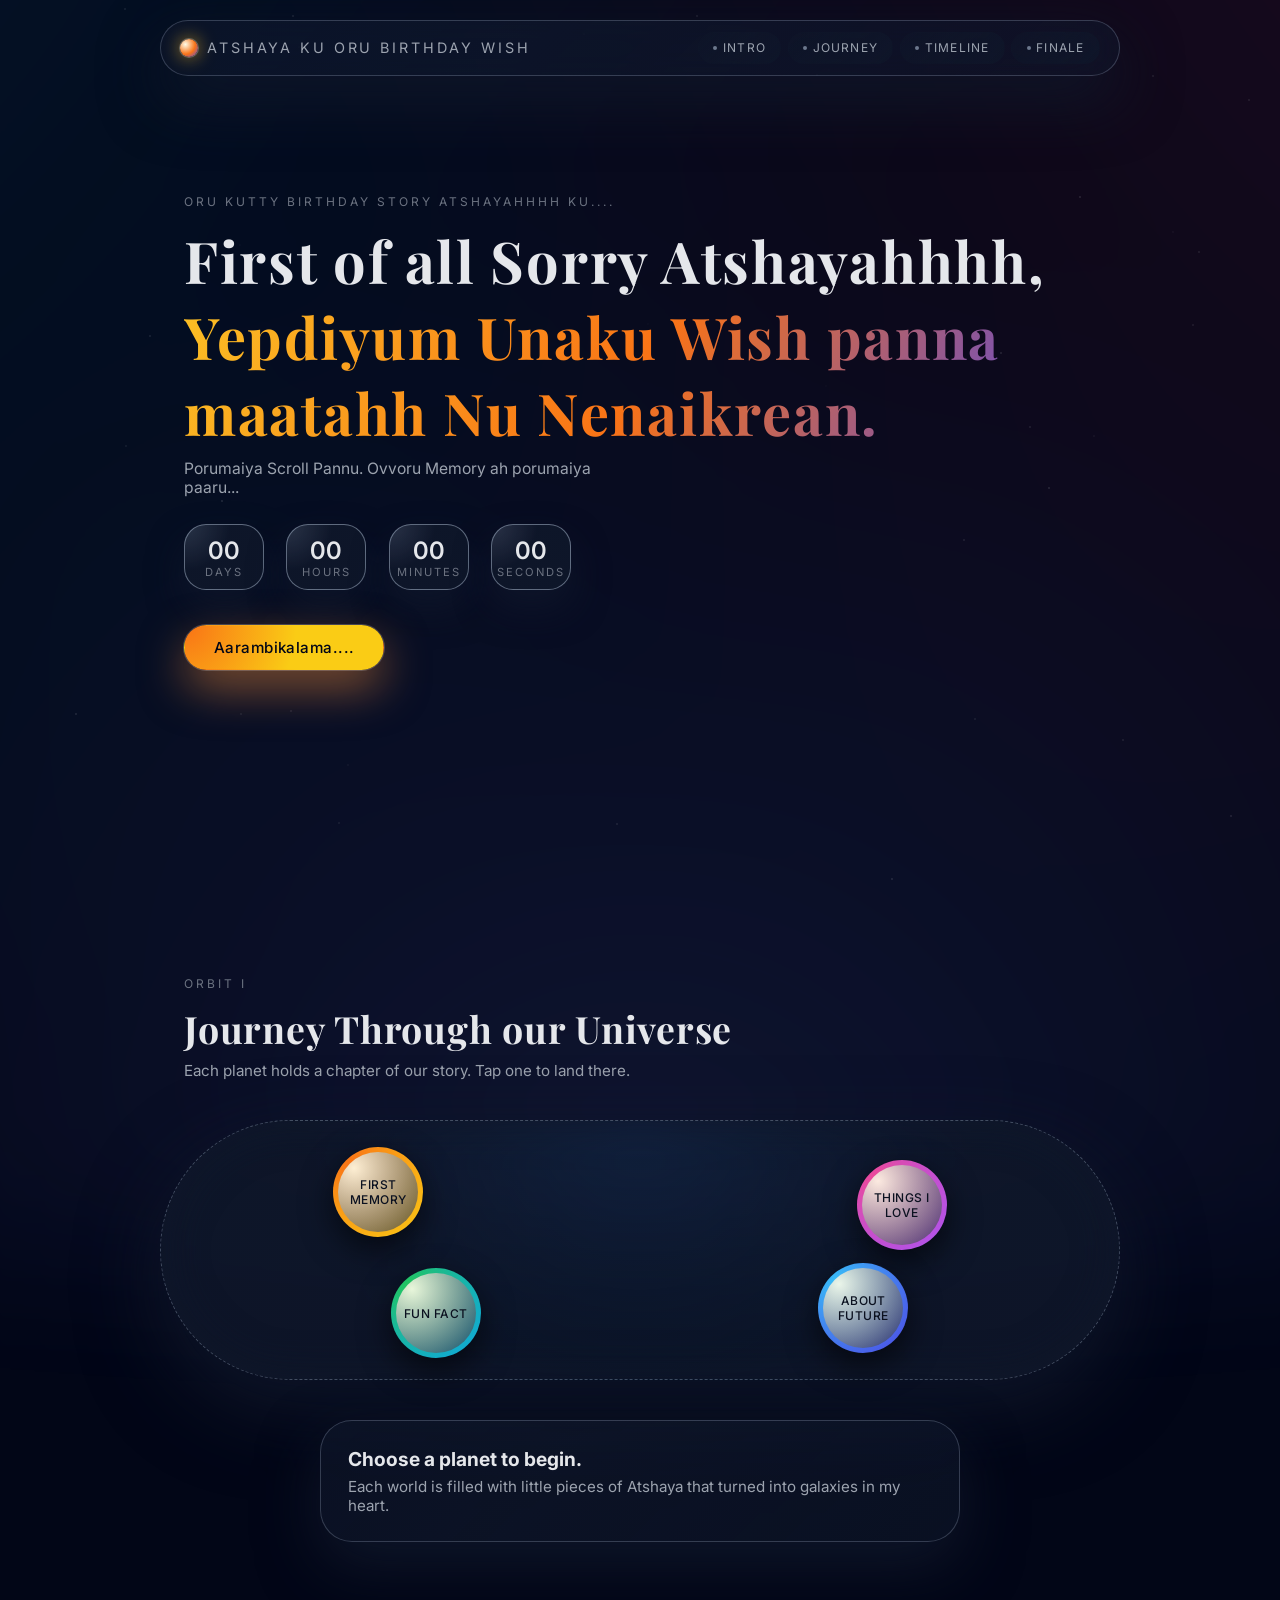
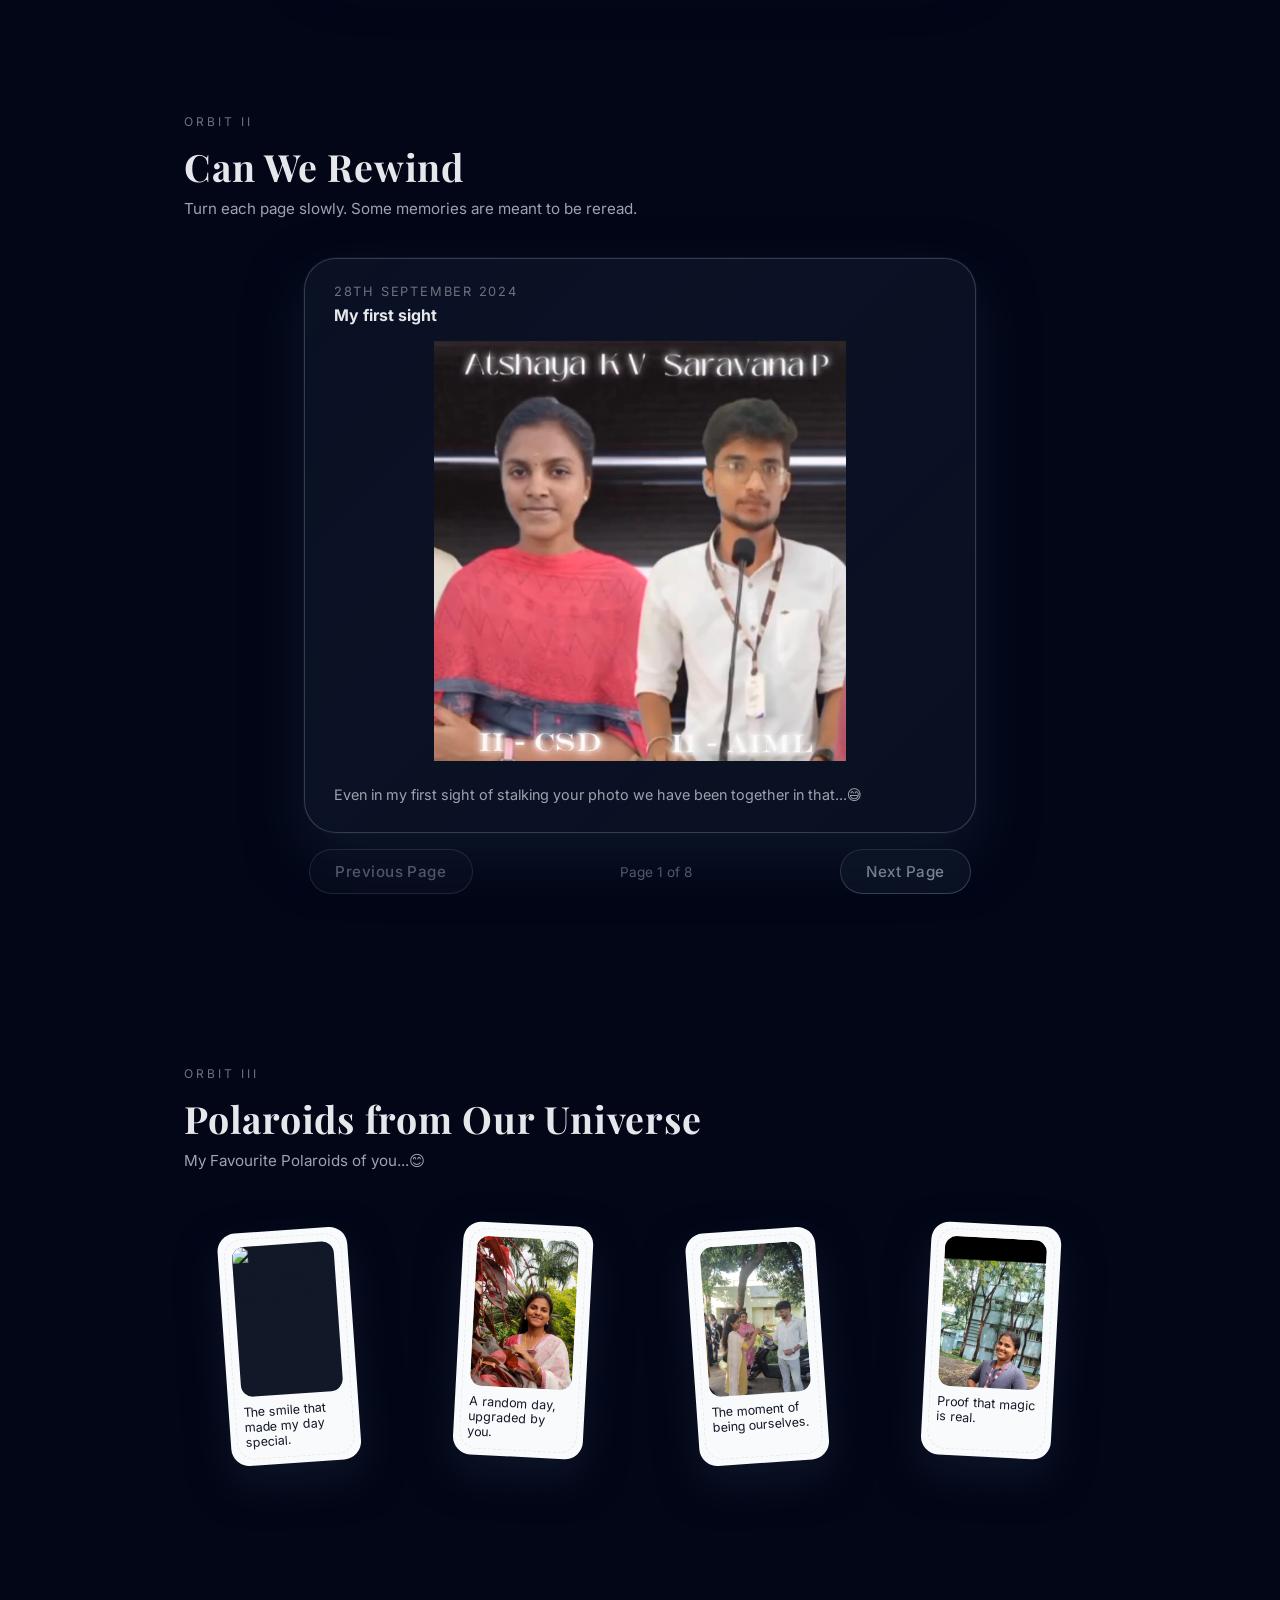
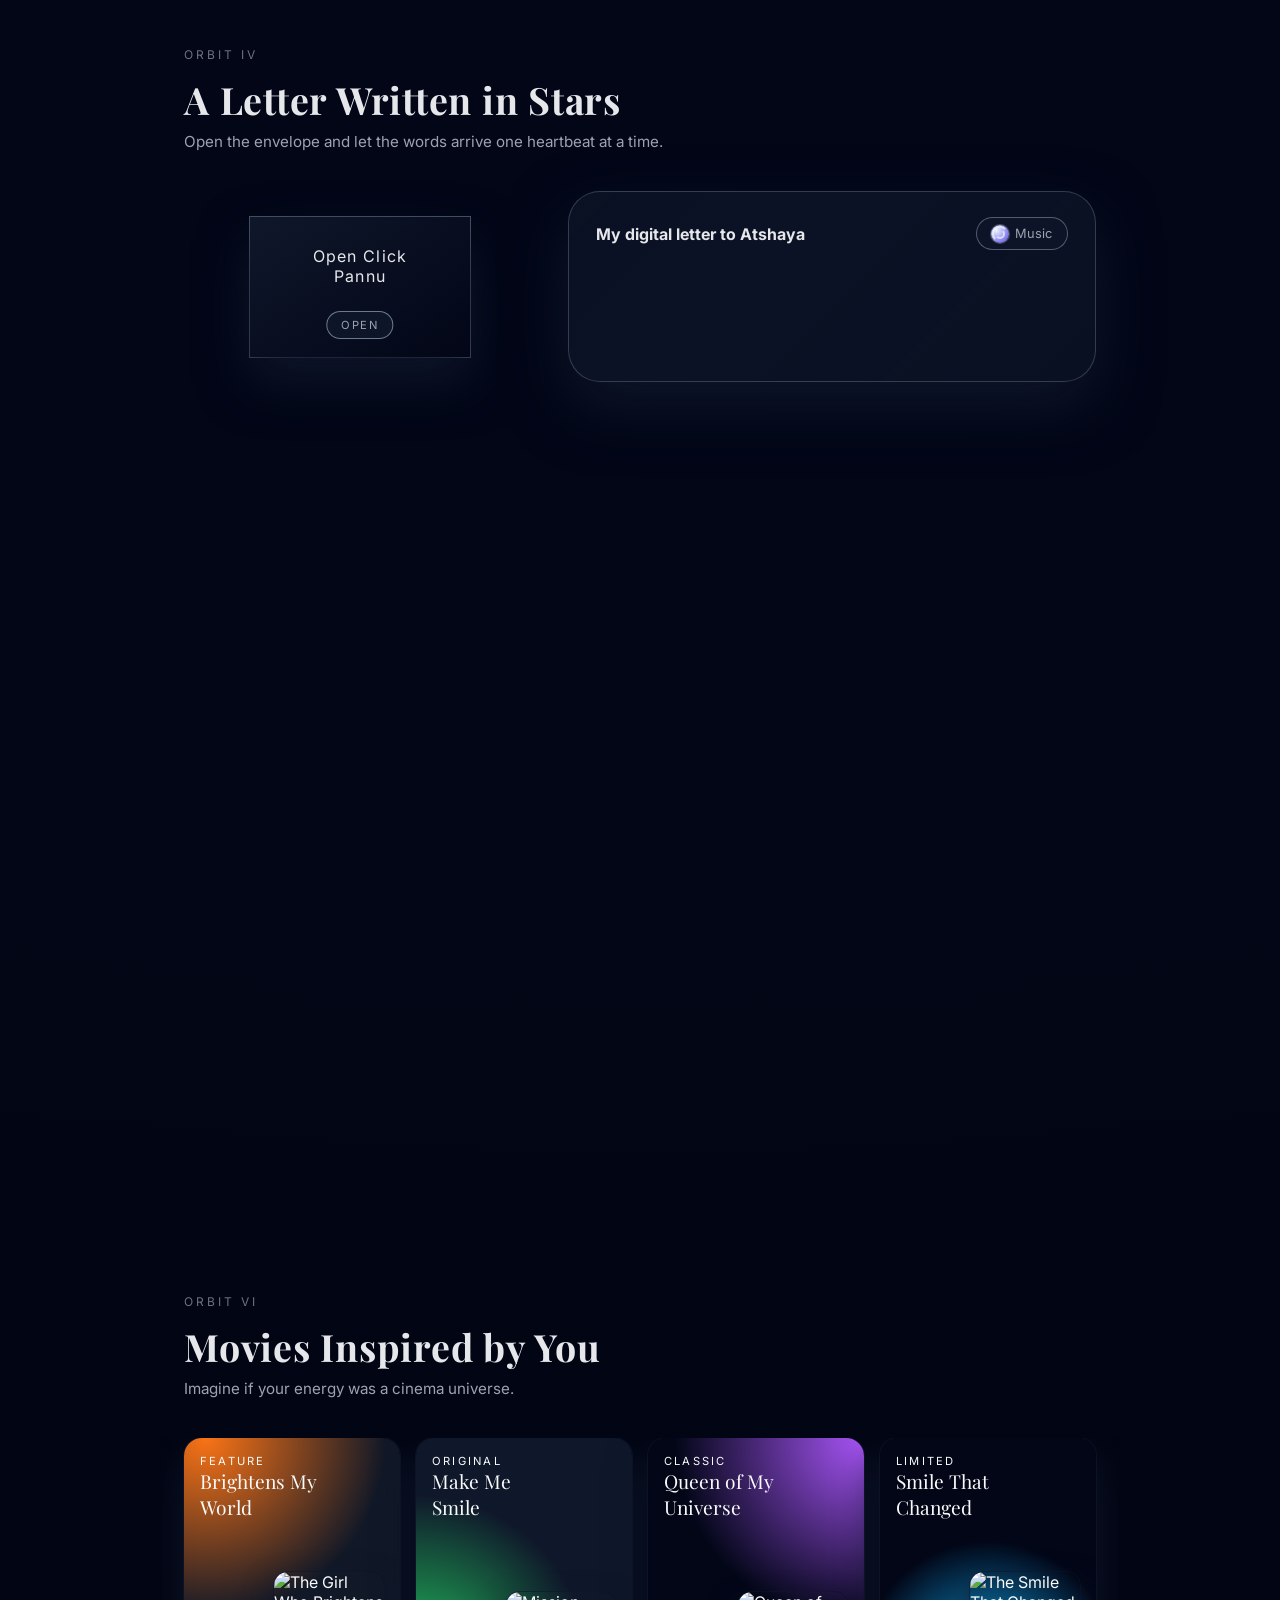
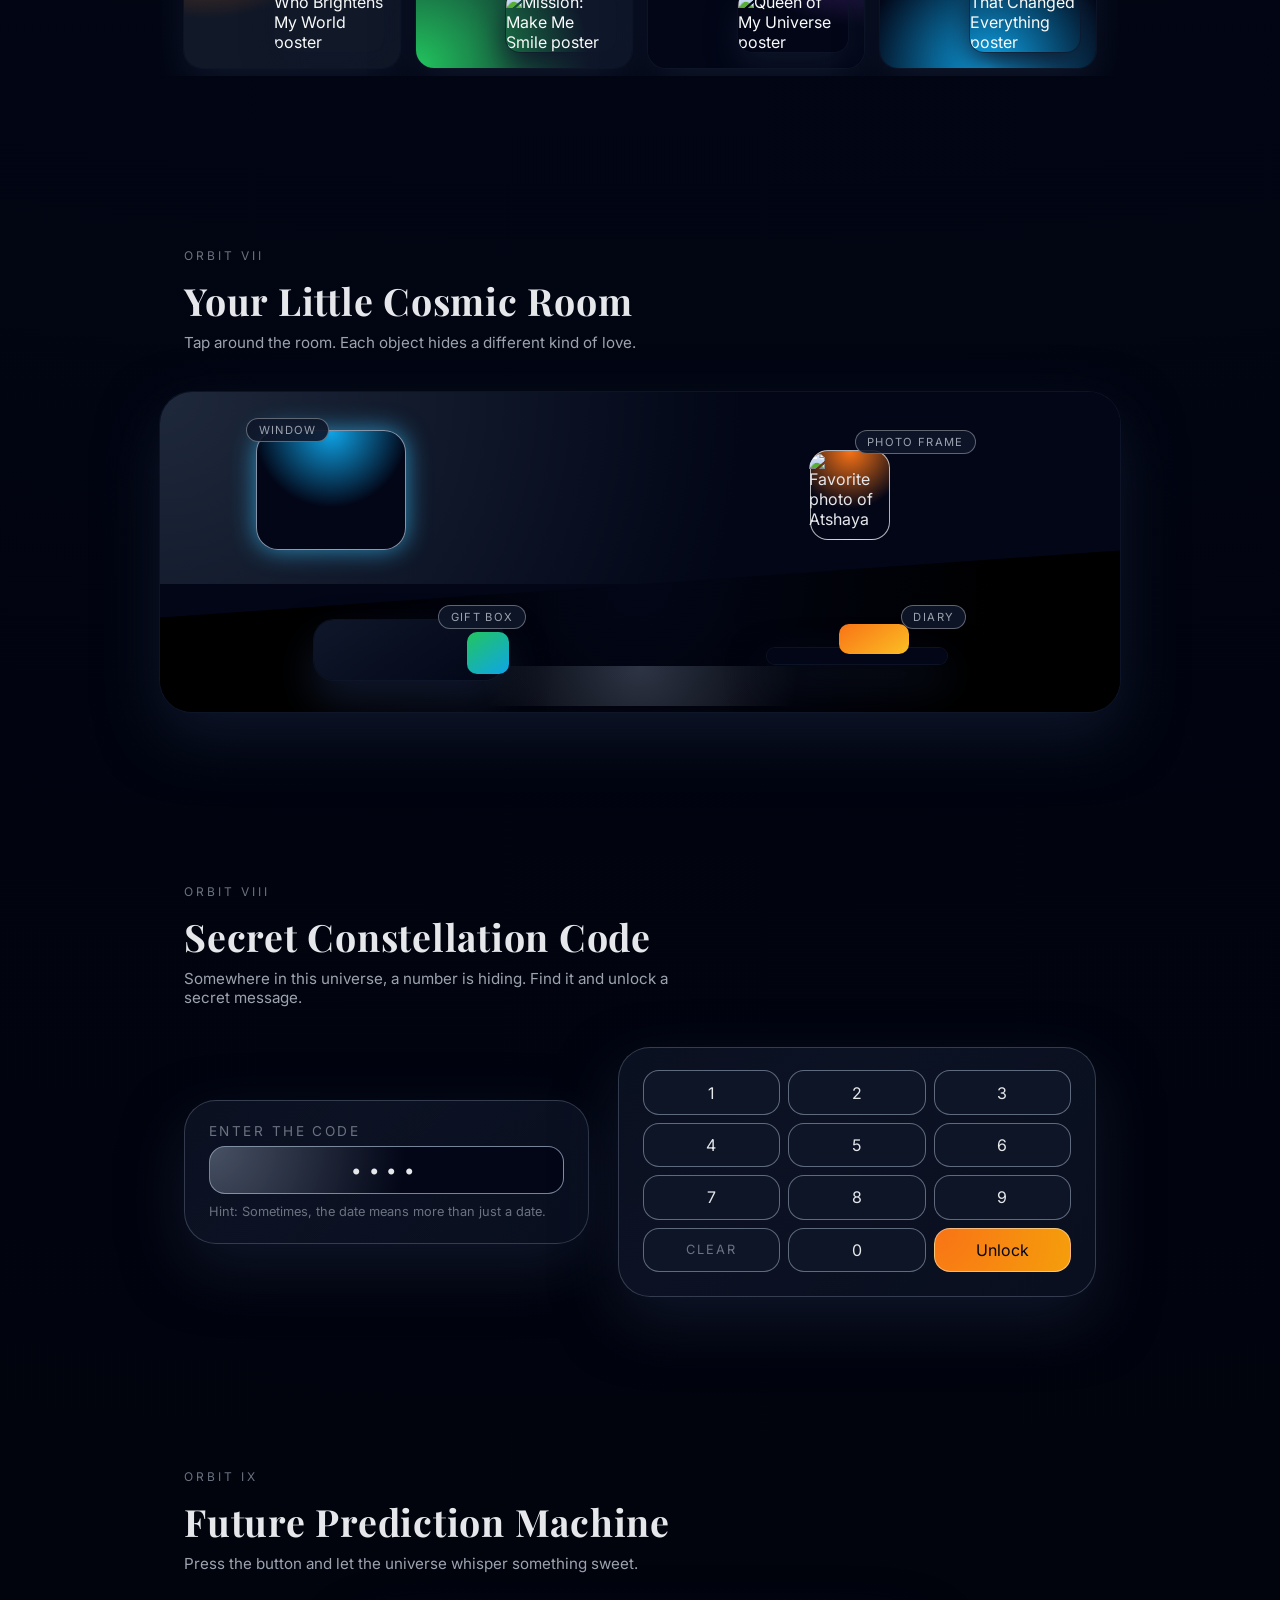
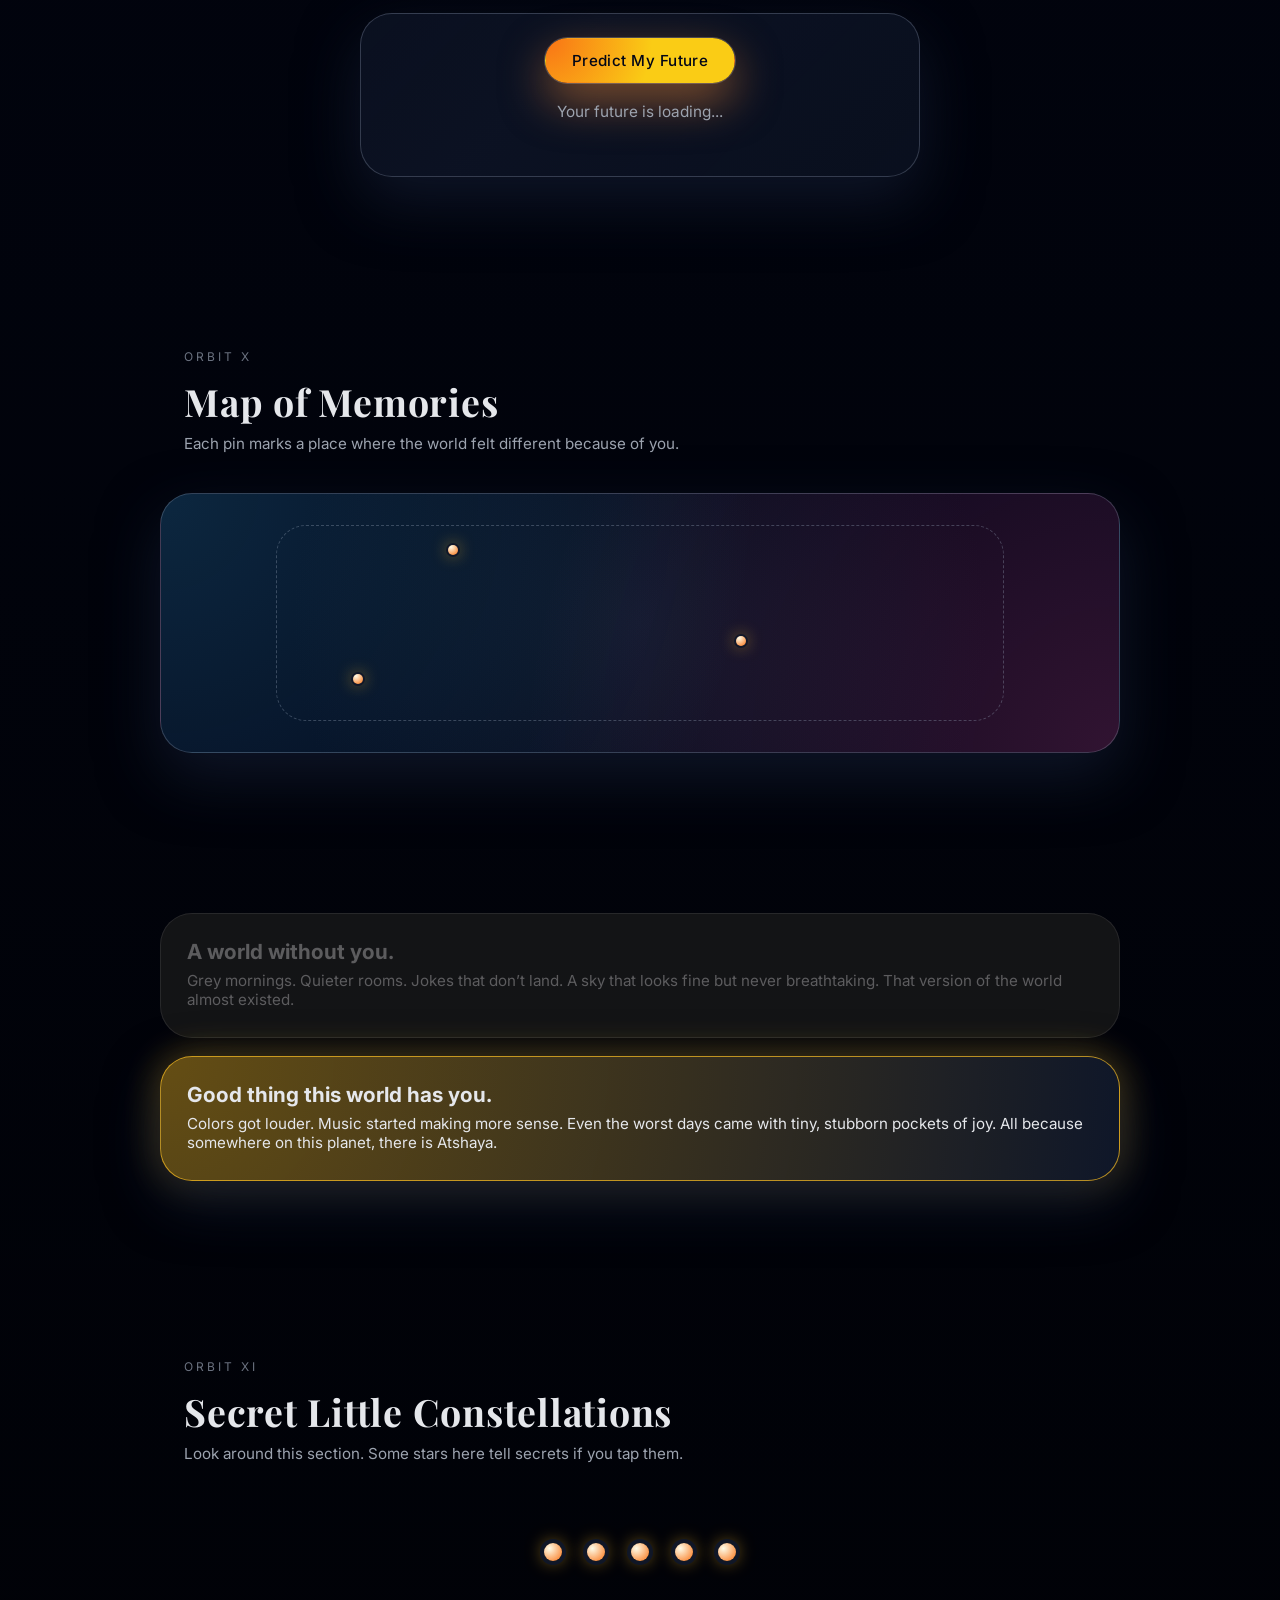
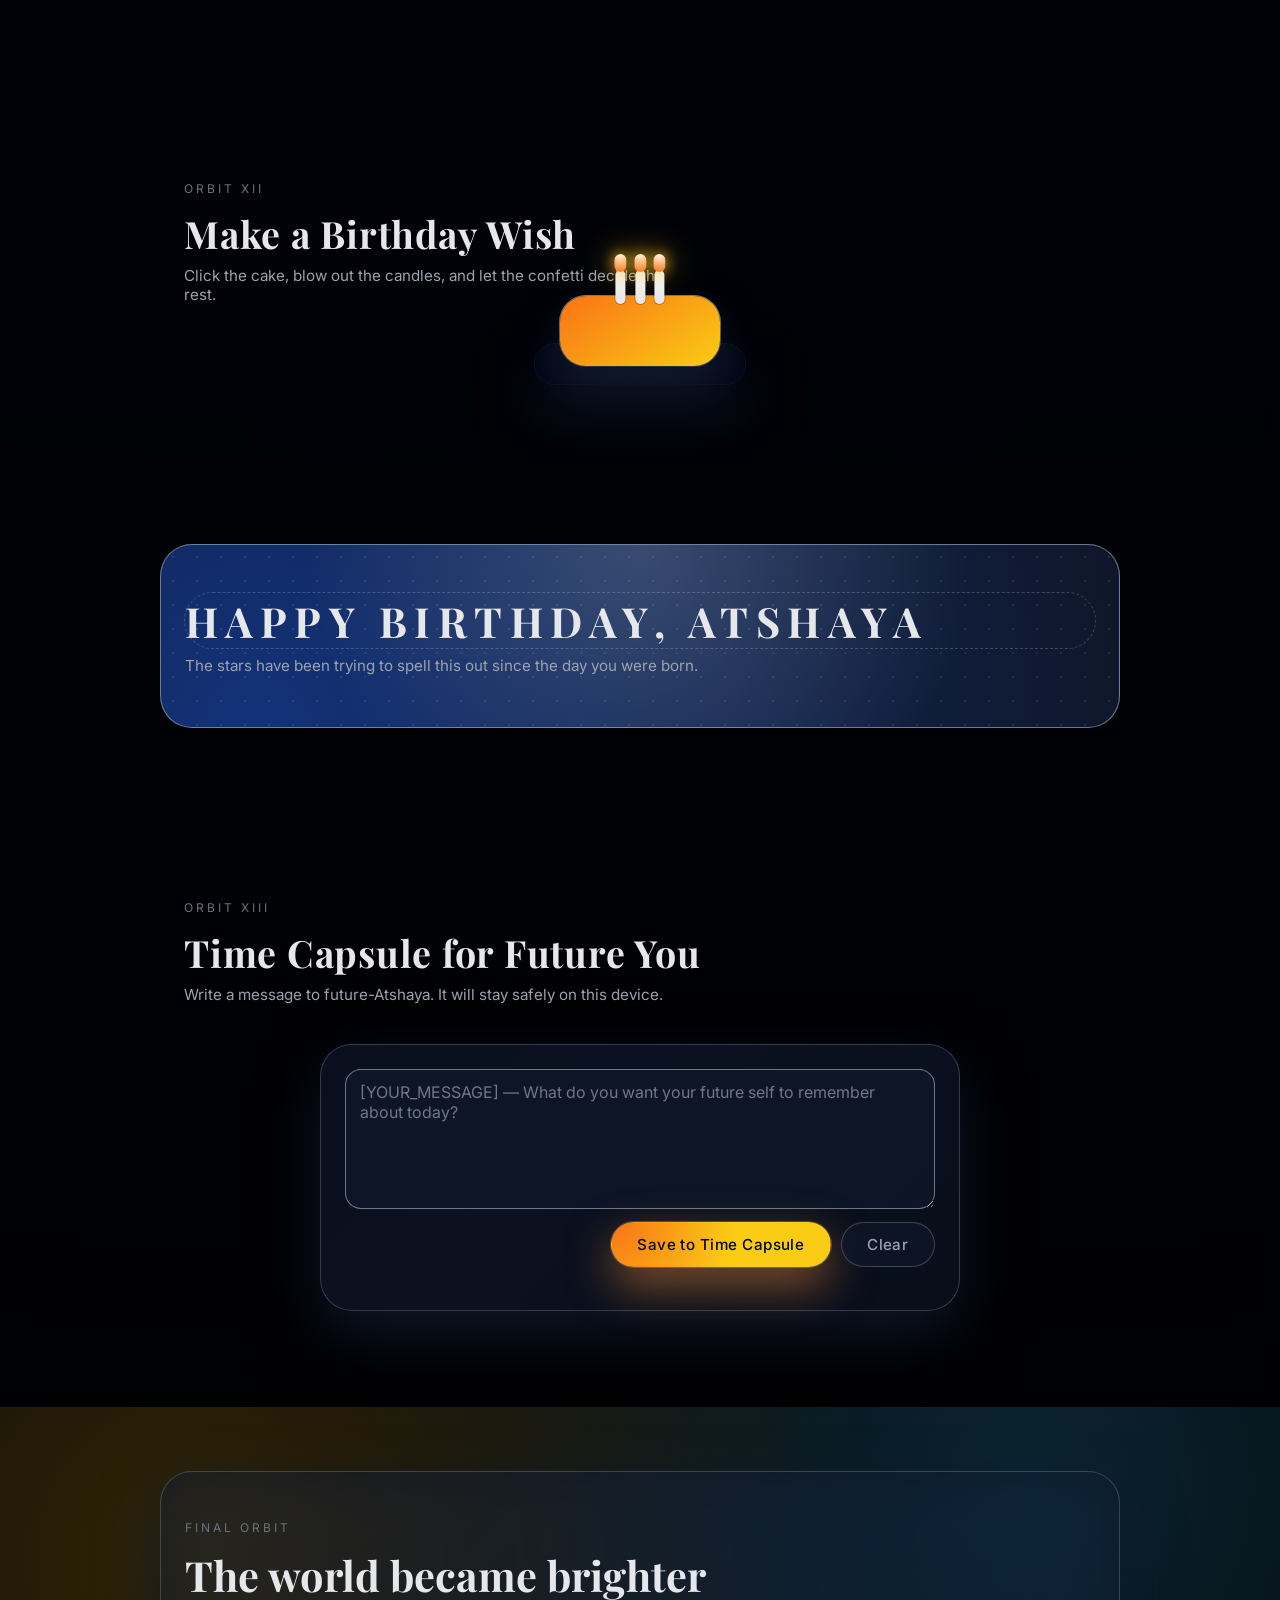
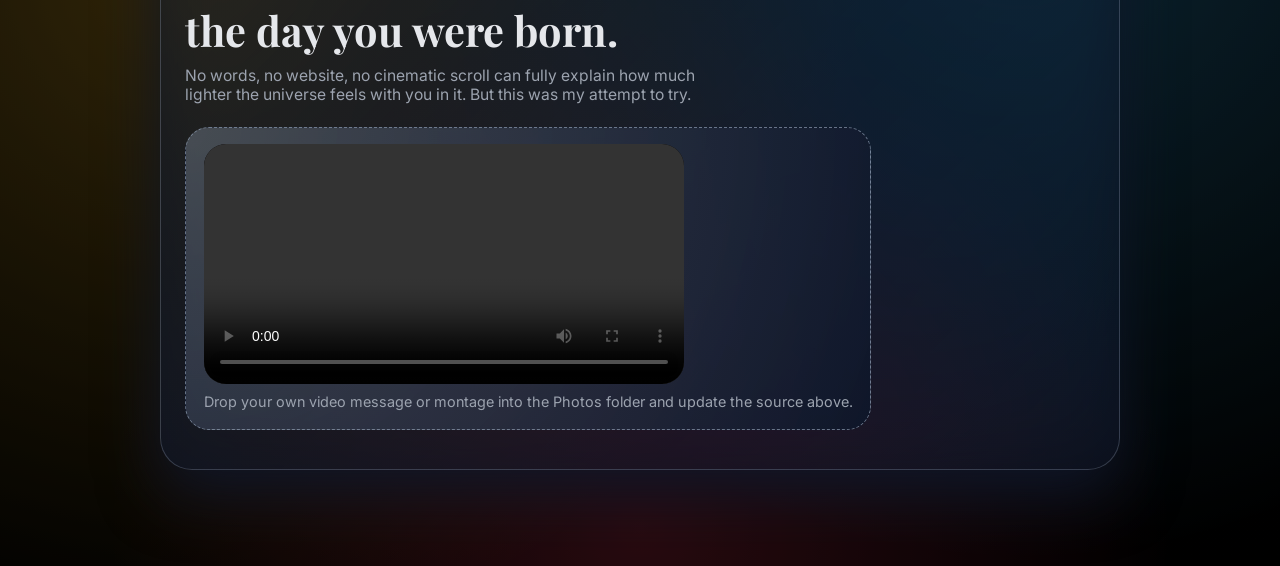
==== index.html @ 1b7e8035 "adjust root" ====
<!DOCTYPE html>
<html lang="en">
  <head>
    <meta charset="UTF-8" />
    <meta name="viewport" content="width=device-width, initial-scale=1.0" />
    <title>Atshaya | Birthday Journey</title>
    <link rel="stylesheet" href="styles.css" />
    <link rel="preconnect" href="https://fonts.googleapis.com" />
    <link rel="preconnect" href="https://fonts.gstatic.com" crossorigin />
    <link
      href="https://fonts.googleapis.com/css2?family=Inter:wght@300;400;500;600&family=Playfair+Display:wght@500;600&display=swap"
      rel="stylesheet"
    />
    <script
      src="https://cdnjs.cloudflare.com/ajax/libs/gsap/3.12.5/gsap.min.js"
      defer
    ></script>
    <script
      src="https://cdnjs.cloudflare.com/ajax/libs/gsap/3.12.5/ScrollTrigger.min.js"
      defer
    ></script>
  </head>
  <body class="main-page">
    <div class="gradient-backdrop"></div>
    <div class="starfield" id="mainStarfield"></div>

    <header class="top-nav glass-panel">
      <div class="brand">
        <span class="brand-mark"></span>
        <span class="brand-text">Atshaya ku oru Birthday Wish</span>
      </div>
      <nav class="nav-links">
        <button class="nav-link" data-scroll-to="#hero">Intro</button>
        <button class="nav-link" data-scroll-to="#journey">Journey</button>
        <button class="nav-link" data-scroll-to="#memories-timeline">
          Timeline
        </button>
        <button class="nav-link" data-scroll-to="#finale">Finale</button>
      </nav>
    </header>

    <main class="page-shell">
      <!-- 1. Cinematic landing -->
      <section id="hero" class="section hero-section">
        <div class="hero-content">
          <p class="eyebrow reveal">Oru Kutty Birthday Story Atshayahhhh ku....</p>
          <h1 class="hero-title reveal">
            First of all Sorry Atshayahhhh,  
            <span class="hero-gradient">Yepdiyum Unaku Wish panna maatahh Nu Nenaikrean.</span>
          </h1>
          <p class="hero-subtitle reveal">
            Porumaiya Scroll Pannu. Ovvoru Memory ah porumaiya paaru...
          </p>

          <div class="hero-countdown reveal">
            <div class="countdown-segment">
              <span id="days" class="countdown-number">00</span>
              <span class="countdown-label">Days</span>
            </div>
            <div class="countdown-segment">
              <span id="hours" class="countdown-number">00</span>
              <span class="countdown-label">Hours</span>
            </div>
            <div class="countdown-segment">
              <span id="minutes" class="countdown-number">00</span>
              <span class="countdown-label">Minutes</span>
            </div>
            <div class="countdown-segment">
              <span id="seconds" class="countdown-number">00</span>
              <span class="countdown-label">Seconds</span>
            </div>
          </div>

          <button
            class="btn primary-btn hero-cta reveal"
            data-scroll-to="#journey"
          >
            Aarambikalama....
          </button>
        </div>
      </section>

      <!-- 2. Journey through her universe -->
      <section id="journey" class="section journey-section">
        <div class="section-header">
          <p class="eyebrow reveal">Orbit I</p>
          <h2 class="section-title reveal">Journey Through our Universe</h2>
          <p class="section-subtitle reveal">
            Each planet holds a chapter of our story. Tap one to land there.
          </p>
        </div>

        <div class="planet-orbit">
          <button
            class="planet planet--memory reveal"
            data-planet="first-memory"
          >
            <span class="planet-label">First Memory</span>
          </button>
          <button
            class="planet planet--love reveal"
            data-planet="things-i-love"
          >
            <span class="planet-label">Things I Love</span>
          </button>
          <button
            class="planet planet--fun reveal"
            data-planet="fun-fact"
          >
            <span class="planet-label">Fun Fact</span>
          </button>
          <button
            class="planet planet--future reveal"
            data-planet="about-future"
          >
            <span class="planet-label">About Future</span>
          </button>
        </div>

        <article id="planetDetail" class="planet-detail glass-panel">
          <h3 class="planet-detail-title">Choose a planet to begin.</h3>
          <p class="planet-detail-body">
            Each world is filled with little pieces of Atshaya that turned
            into galaxies in my heart.
          </p>
        </article>
      </section>

      <!-- 3. Memory timeline -->
      <section id="memories-timeline" class="section timeline-section">
        <div class="section-header">
          <p class="eyebrow reveal">Orbit II</p>
          <h2 class="section-title reveal">Can We Rewind</h2>
          <p class="section-subtitle reveal">
            Turn each page slowly. Some memories are meant to be reread.
          </p>
        </div>

        <!-- Book-style memory pages are created dynamically in script.js -->
        <div id="timelineBook" class="timeline-book reveal">
          <article id="timelinePage" class="timeline-page glass-panel">
            <p id="timelinePageDate" class="timeline-date"></p>
            <h3 id="timelinePageTitle" class="timeline-title"></h3>
            <div id="timelinePageMedia" class="timeline-media"></div>
            <p id="timelinePageText" class="timeline-text"></p>
          </article>

          <div class="timeline-nav">
            <button
              id="timelinePrev"
              type="button"
              class="btn subtle-btn"
            >
              Previous Page
            </button>
            <span
              id="timelinePageIndicator"
              class="timeline-page-indicator"
            >
              Page 1 of 1
            </span>
            <button
              id="timelineNext"
              type="button"
              class="btn subtle-btn"
            >
              Next Page
            </button>
          </div>
        </div>
      </section>

      <!-- 4. Polaroid gallery -->
      <section id="polaroids" class="section polaroid-section">
        <div class="section-header">
          <p class="eyebrow reveal">Orbit III</p>
          <h2 class="section-title reveal">Polaroids from Our Universe</h2>
          <p class="section-subtitle reveal">
            My Favourite Polaroids of you...😊 
          </p>
        </div>

        <!-- Polaroid items are created dynamically based on galleryImages in script.js -->
        <div id="polaroidGrid" class="polaroid-grid"></div>
      </section>

      <!-- 5. Digital letter -->
      <section id="digital-letter" class="section letter-section">
        <div class="section-header">
          <p class="eyebrow reveal">Orbit IV</p>
          <h2 class="section-title reveal">A Letter Written in Stars</h2>
          <p class="section-subtitle reveal">
            Open the envelope and let the words arrive one heartbeat at a time.
          </p>
        </div>

        <div class="letter-layout">
          <div class="envelope-wrapper reveal">
            <button id="openLetter" class="envelope" aria-label="Open letter">
              <div class="envelope-front"></div>
              <div class="envelope-back"></div>
            
              <span class="envelope-label">Open Click Pannu</span>
              <span class="envelope-seal">Open</span>
            </button>
          </div>

          <article class="letter-card glass-panel reveal">
            <header class="letter-header">
              <h3>My digital letter to Atshaya</h3>
              <button id="toggleMusic" class="icon-btn" type="button">
                <span class="icon icon-music"></span>
                <span class="icon-label">Music</span>
              </button>
            </header>
            <p id="letterText" class="letter-body"></p>
          </article>
        </div>
      </section>

      <!-- 6. Reasons grid -->
      <section id="reasons" class="section reasons-section">
        <div class="section-header">
          <p class="eyebrow reveal">Orbit V</p>
          <h2 class="section-title reveal">10 Reasons You Are Amazing</h2>
          <p class="section-subtitle reveal">
            Tap a card and let each reason glow.
          </p>
        </div>

        <div class="reason-grid">
          <!-- Cards are populated and animated via CSS & JS, but content is easy to change here -->
          <button class="reason-card reveal" data-reason-index="1">
            <span class="reason-number">01</span>
            <span class="reason-title">Your smile</span>
            <span class="reason-message">
              It turns ordinary rooms into constellations.
            </span>
          </button>
          <button class="reason-card reveal" data-reason-index="2">
            <span class="reason-number">02</span>
            <span class="reason-title">Your kindness</span>
            <span class="reason-message">
              You make people feel like they&rsquo;re allowed to be soft.
            </span>
          </button>
          <button class="reason-card reveal" data-reason-index="3">
            <span class="reason-number">03</span>
            <span class="reason-title">Your chaos</span>
            <span class="reason-message">
              Life is better a little unplanned, exactly like you.
            </span>
          </button>
          <button class="reason-card reveal" data-reason-index="4">
            <span class="reason-number">04</span>
            <span class="reason-title">Your brain</span>
            <span class="reason-message">
              The way you think about the smallest things is art.
            </span>
          </button>
          <button class="reason-card reveal" data-reason-index="5">
            <span class="reason-number">05</span>
            <span class="reason-title">Your heart</span>
            <span class="reason-message">
              You care too much, and that&rsquo;s your superpower.
            </span>
          </button>
          <button class="reason-card reveal" data-reason-index="6">
            <span class="reason-number">06</span>
            <span class="reason-title">Your courage</span>
            <span class="reason-message">
              You survive every bad day and still choose to shine.
            </span>
          </button>
          <button class="reason-card reveal" data-reason-index="7">
            <span class="reason-number">07</span>
            <span class="reason-title">Your weirdness</span>
            <span class="reason-message">
              You make nonsense feel like home.
            </span>
          </button>
          <button class="reason-card reveal" data-reason-index="8">
            <span class="reason-number">08</span>
            <span class="reason-title">Your presence</span>
            <span class="reason-message">
              Any place with you stops being &ldquo;just a place.&rdquo;
            </span>
          </button>
          <button class="reason-card reveal" data-reason-index="9">
            <span class="reason-number">09</span>
            <span class="reason-title">Your future</span>
            <span class="reason-message">
              The world hasn&rsquo;t even seen your best chapters yet.
            </span>
          </button>
          <button class="reason-card reveal" data-reason-index="10">
            <span class="reason-number">10</span>
            <span class="reason-title">You, simply</span>
            <span class="reason-message">
              Existing as Atshaya is already enough.
            </span>
          </button>
        </div>
      </section>

      <!-- 7. Netflix-style movies -->
      <section id="movies" class="section movies-section">
        <div class="section-header">
          <p class="eyebrow reveal">Orbit VI</p>
          <h2 class="section-title reveal">Movies Inspired by You</h2>
          <p class="section-subtitle reveal">
            Imagine if your energy was a cinema universe.
          </p>
        </div>

        <div class="movie-row reveal">
          <article
            class="movie-poster"
            data-movie-title="The Girl Who Brightens My World"
            data-movie-message="[YOUR_MESSAGE] &mdash; Write how Atshaya turns your worst days into soft ones."
            data-movie-image="Photos/1770567693435.png"
          >
            <div class="movie-art movie-art--one">
              <span class="movie-tag">Feature</span>
              <span class="movie-title-short">Brightens My World</span>
              <!-- Replace with any image inside /Photos -->
              <img
                src="Photos/1770567693435.png"
                alt="The Girl Who Brightens My World poster"
                loading="lazy"
                class="movie-art-image"
              />
            </div>
          </article>

          <article
            class="movie-poster"
            data-movie-title="Mission: Make Me Smile"
            data-movie-message="[YOUR_MESSAGE] &mdash; Describe the small things she does that feel like missions completed."
            data-movie-image="Photos/1770567693435.png"
          >
            <div class="movie-art movie-art--two">
              <span class="movie-tag">Original</span>
              <span class="movie-title-short">Make Me Smile</span>
              <!-- Replace with any image inside /Photos -->
              <img
                src="Photos/1770567693435.png"
                alt="Mission: Make Me Smile poster"
                loading="lazy"
                class="movie-art-image"
              />
            </div>
          </article>

          <article
            class="movie-poster"
            data-movie-title="Queen of My Universe"
            data-movie-message="[YOUR_MESSAGE] &mdash; Tell her how she became the main character of your galaxy."
            data-movie-image="Photos/1770567693435.png"
          >
            <div class="movie-art movie-art--three">
              <span class="movie-tag">Classic</span>
              <span class="movie-title-short">Queen of My Universe</span>
              <!-- Replace with any image inside /Photos -->
              <img
                src="Photos/1770567693435.png"
                alt="Queen of My Universe poster"
                loading="lazy"
                class="movie-art-image"
              />
            </div>
          </article>

          <article
            class="movie-poster"
            data-movie-title="The Smile That Changed Everything"
            data-movie-message="[YOUR_MESSAGE] &mdash; Share the exact moment her smile rewrote your story."
            data-movie-image="Photos/1770567693435.png"
          >
            <div class="movie-art movie-art--four">
              <span class="movie-tag">Limited</span>
              <span class="movie-title-short">Smile That Changed</span>
              <!-- Replace with any image inside /Photos -->
              <img
                src="Photos/1770567693435.png"
                alt="The Smile That Changed Everything poster"
                loading="lazy"
                class="movie-art-image"
              />
            </div>
          </article>
        </div>
      </section>

      <!-- 8. Virtual room exploration -->
      <section id="room" class="section room-section">
        <div class="section-header">
          <p class="eyebrow reveal">Orbit VII</p>
          <h2 class="section-title reveal">Your Little Cosmic Room</h2>
          <p class="section-subtitle reveal">
            Tap around the room. Each object hides a different kind of love.
          </p>
        </div>

        <div class="room-scene reveal">
          <div class="room-wall"></div>
          <div class="room-floor"></div>
          <div class="room-window"></div>
          <div class="room-bed"></div>
          <div class="room-desk"></div>
          <div class="room-rug"></div>
          <div class="room-frame"></div>
          <!-- Replace with any image inside /Photos -->
          <img
            class="room-frame-photo"
            src="Photos/1770567693435.png"
            alt="Favorite photo of Atshaya"
            loading="lazy"
          />
          <div class="room-diary"></div>
          <div class="room-gift"></div>

          <button
            class="room-hotspot hotspot-frame"
            data-room-action="open-polaroids"
          >
            Photo Frame
          </button>
          <button
            class="room-hotspot hotspot-diary"
            data-room-action="open-letter"
          >
            Diary
          </button>
          <button
            class="room-hotspot hotspot-gift"
            data-room-action="open-surprise"
          >
            Gift Box
          </button>
          <button
            class="room-hotspot hotspot-window"
            data-room-action="open-future"
          >
            Window
          </button>
        </div>
      </section>

      <!-- 9. Secret puzzle -->
      <section id="secret-puzzle" class="section puzzle-section">
        <div class="section-header">
          <p class="eyebrow reveal">Orbit VIII</p>
          <h2 class="section-title reveal">Secret Constellation Code</h2>
          <p class="section-subtitle reveal">
            Somewhere in this universe, a number is hiding. Find it and unlock
            a secret message.
          </p>
        </div>

        <div class="puzzle-layout reveal">
          <div class="puzzle-display glass-panel">
            <p class="puzzle-label">Enter the code</p>
            <div id="puzzleScreen" class="puzzle-screen">••••</div>
            <p id="puzzleHint" class="puzzle-hint">
              Hint: Sometimes, the date means more than just a date.
            </p>
          </div>

          <div class="puzzle-keypad glass-panel">
            <div class="keypad-grid">
              <button class="keypad-key" data-key="1">1</button>
              <button class="keypad-key" data-key="2">2</button>
              <button class="keypad-key" data-key="3">3</button>
              <button class="keypad-key" data-key="4">4</button>
              <button class="keypad-key" data-key="5">5</button>
              <button class="keypad-key" data-key="6">6</button>
              <button class="keypad-key" data-key="7">7</button>
              <button class="keypad-key" data-key="8">8</button>
              <button class="keypad-key" data-key="9">9</button>
              <button class="keypad-key keypad-key--secondary" data-key="clear">
                Clear
              </button>
              <button class="keypad-key" data-key="0">0</button>
              <button class="keypad-key keypad-key--accent" data-key="enter">
                Unlock
              </button>
            </div>
          </div>
        </div>
      </section>

      <!-- 10. Future prediction machine -->
      <section id="future" class="section prediction-section">
        <div class="section-header">
          <p class="eyebrow reveal">Orbit IX</p>
          <h2 class="section-title reveal">Future Prediction Machine</h2>
          <p class="section-subtitle reveal">
            Press the button and let the universe whisper something sweet.
          </p>
        </div>

        <div class="prediction-machine reveal glass-panel">
          <button id="predictButton" class="btn primary-btn">
            Predict My Future
          </button>
          <p id="predictionOutput" class="prediction-output">
            Your future is loading...
          </p>
        </div>
      </section>

      <!-- 11. Map of memories -->
      <section id="map" class="section map-section">
        <div class="section-header">
          <p class="eyebrow reveal">Orbit X</p>
          <h2 class="section-title reveal">Map of Memories</h2>
          <p class="section-subtitle reveal">
            Each pin marks a place where the world felt different because of
            you.
          </p>
        </div>

        <!-- Memory pins (with optional images from /Photos) are created dynamically in script.js -->
        <div id="memoryMap" class="memory-map reveal glass-panel"></div>
      </section>

      <!-- 12. What if you never existed -->
      <section id="what-if" class="section what-if-section">
        <div class="world world--before reveal">
          <h2 class="world-title">A world without you.</h2>
          <p class="world-text">
            Grey mornings. Quieter rooms. Jokes that don&rsquo;t land. A sky
            that looks fine but never breathtaking. That version of the world
            almost existed.
          </p>
        </div>

        <div class="world world--after reveal">
          <h2 class="world-title">Good thing this world has you.</h2>
          <p class="world-text">
            Colors got louder. Music started making more sense. Even the worst
            days came with tiny, stubborn pockets of joy. All because somewhere
            on this planet, there is Atshaya.
          </p>
        </div>
      </section>

      <!-- 13. Hidden easter eggs (sprinkled stars) -->
      <section id="easter-eggs" class="section easter-section">
        <div class="section-header">
          <p class="eyebrow reveal">Orbit XI</p>
          <h2 class="section-title reveal">Secret Little Constellations</h2>
          <p class="section-subtitle reveal">
            Look around this section. Some stars here tell secrets if you tap
            them.
          </p>
        </div>

        <div class="easter-sky reveal">
          <button class="easter-egg" aria-label="Secret star"></button>
          <button class="easter-egg" aria-label="Secret star"></button>
          <button class="easter-egg" aria-label="Secret star"></button>
          <button class="easter-egg" aria-label="Secret star"></button>
          <button class="easter-egg" aria-label="Secret star"></button>
        </div>
      </section>

      <!-- 14. Interactive birthday cake -->
      <section id="cake" class="section cake-section">
        <div class="section-header">
          <p class="eyebrow reveal">Orbit XII</p>
          <h2 class="section-title reveal">Make a Birthday Wish</h2>
          <p class="section-subtitle reveal">
            Click the cake, blow out the candles, and let the confetti decide
            the rest.
          </p>
        </div>

        <div class="cake-wrapper reveal">
          <button id="birthdayCake" class="cake" aria-label="Blow candles">
            <div class="cake-plate"></div>
            <div class="cake-body"></div>
            <div class="candle-row">
              <div class="candle">
                <span class="flame"></span>
              </div>
              <div class="candle">
                <span class="flame"></span>
              </div>
              <div class="candle">
                <span class="flame"></span>
              </div>
            </div>
          </button>
        </div>
      </section>

      <!-- 15. Night sky message -->
      <section id="night-sky" class="section night-section">
        <div class="night-sky-wrapper reveal">
          <div class="night-stars"></div>
          <h2 class="night-message">Happy Birthday, Atshaya</h2>
          <p class="night-subtitle">
            The stars have been trying to spell this out since the day you were
            born.
          </p>
        </div>
      </section>

      <!-- 16. Time capsule -->
      <section id="time-capsule" class="section capsule-section">
        <div class="section-header">
          <p class="eyebrow reveal">Orbit XIII</p>
          <h2 class="section-title reveal">Time Capsule for Future You</h2>
          <p class="section-subtitle reveal">
            Write a message to future-Atshaya. It will stay safely on this
            device.
          </p>
        </div>

        <div class="capsule-layout reveal glass-panel">
          <textarea
            id="capsuleMessage"
            rows="5"
            placeholder="[YOUR_MESSAGE] &mdash; What do you want your future self to remember about today?"
          ></textarea>
          <div class="capsule-actions">
            <button id="saveCapsule" class="btn primary-btn">
              Save to Time Capsule
            </button>
            <button id="clearCapsule" class="btn subtle-btn">
              Clear
            </button>
          </div>
          <p id="capsuleStatus" class="capsule-status"></p>
        </div>
      </section>

      <!-- 17. Grand finale -->
      <section id="finale" class="section finale-section">
        <div class="fireworks-layer"></div>

        <div class="finale-content reveal glass-panel">
          <p class="eyebrow">Final Orbit</p>
          <h2 class="finale-title">The world became brighter<br />the day you were born.</h2>
          <p class="finale-text">
            No words, no website, no cinematic scroll can fully explain how much
            lighter the universe feels with you in it. But this was my attempt
            to try.
          </p>

          <div class="finale-media">
            <div class="video-placeholder">
              <!-- Replace with any video inside /Photos -->
              <video class="finale-video" controls preload="metadata">
                <source src="Photos/mAst_vvcvideo_1764603371858.mp4" type="video/mp4" />
                Your browser does not support the video tag.
              </video>
              <p>
                Drop your own video message or montage into the Photos folder and
                update the source above.
              </p>
            </div>
          </div>
        </div>
      </section>
    </main>

    <!-- Shared modal for galleries, movies, memories, surprises -->
    <div id="universeModal" class="modal" aria-hidden="true">
      <div class="modal-backdrop"></div>
      <div class="modal-dialog glass-panel">
        <button class="modal-close" id="modalClose" aria-label="Close">
          ×
        </button>
        <h3 id="modalTitle" class="modal-title"></h3>
        <div id="modalBody" class="modal-body"></div>
      </div>
    </div>

    <!-- Toast for easter eggs -->
    <div id="toast" class="toast" aria-live="polite"></div>

    <script src="script.js" defer></script>
  </body>
  </html>
---- styles.css ----
/* 
  Core visual system
  - Apple-inspired, cinematic, minimal
  - Shared between login and main site
*/

*,
*::before,
*::after {
  box-sizing: border-box;
}

:root {
  --bg-main: #030712;
  --bg-elevated: rgba(15, 23, 42, 0.85);
  --bg-glass: rgba(15, 23, 42, 0.65);
  --bg-glass-soft: rgba(15, 23, 42, 0.45);
  --accent: #f97316;
  --accent-soft: rgba(249, 115, 22, 0.4);
  --accent-secondary: #4f46e5;
  --accent-secondary-soft: rgba(79, 70, 229, 0.4);
  --text-main: #e5e7eb;
  --text-soft: #9ca3af;
  --text-muted: #6b7280;
  --border-subtle: rgba(148, 163, 184, 0.4);
  --glass-border: rgba(148, 163, 184, 0.3);
  --shadow-soft: 0 24px 60px rgba(15, 23, 42, 0.9);
  --radius-xl: 32px;
  --radius-lg: 22px;
  --radius-md: 16px;
  --radius-pill: 999px;
  --transition-slow: 500ms cubic-bezier(0.22, 0.61, 0.36, 1);
  --transition-med: 320ms cubic-bezier(0.22, 0.61, 0.36, 1);
  --blur-strong: 28px;
  --blur-soft: 18px;
}

html,
body {
  margin: 0;
  padding: 0;
}

body {
  font-family: "Inter", system-ui, -apple-system, BlinkMacSystemFont, sans-serif;
  background: radial-gradient(circle at top, #020617 0, #020617 35%, #000 100%);
  color: var(--text-main);
  min-height: 100vh;
  overflow-x: hidden;
  -webkit-font-smoothing: antialiased;
}

main {
  position: relative;
  z-index: 1;
}

a {
  color: inherit;
  text-decoration: none;
}

button {
  font: inherit;
}

/* Global decorative layers */

.gradient-backdrop {
  position: fixed;
  inset: -40%;
  background:
    radial-gradient(circle at 0% 0%, rgba(56, 189, 248, 0.15), transparent 55%),
    radial-gradient(circle at 100% 0%, rgba(244, 63, 94, 0.2), transparent 55%),
    radial-gradient(circle at 50% 100%, rgba(129, 140, 248, 0.18), transparent 55%);
  opacity: 0.7;
  filter: blur(80px);
  pointer-events: none;
  z-index: 0;
}

.background-orbit {
  position: fixed;
  inset: -60%;
  background:
    radial-gradient(circle at 10% 20%, rgba(248, 250, 252, 0.06), transparent 55%),
    radial-gradient(circle at 80% 80%, rgba(15, 23, 42, 0.85), transparent 55%);
  mix-blend-mode: screen;
  opacity: 0.65;
  transform: translate3d(0, 0, 0);
  animation: slow-orbit 36s linear infinite;
  pointer-events: none;
  z-index: 0;
}

.background-orbit--secondary {
  animation-duration: 52s;
  animation-direction: reverse;
  opacity: 0.4;
}

@keyframes slow-orbit {
  0% {
    transform: translate3d(-2%, -2%, 0) scale(1);
  }
  50% {
    transform: translate3d(2%, 4%, 0) scale(1.05);
  }
  100% {
    transform: translate3d(-2%, -2%, 0) scale(1);
  }
}

.starfield {
  position: fixed;
  inset: 0;
  overflow: hidden;
  pointer-events: none;
  z-index: 0;
}

.star {
  position: absolute;
  width: 2px;
  height: 2px;
  border-radius: 999px;
  background: radial-gradient(circle, #e5e7eb 0, transparent 60%);
  opacity: 0.2;
  animation: star-twinkle 4s ease-in-out infinite alternate;
}

@keyframes star-twinkle {
  0% {
    opacity: 0.05;
    transform: scale(0.7);
  }
  100% {
    opacity: 0.6;
    transform: scale(1.2);
  }
}

/* Shared UI building blocks */

.glass-panel {
  background: linear-gradient(
    135deg,
    var(--bg-glass) 0%,
    rgba(15, 23, 42, 0.75) 35%,
    rgba(15, 23, 42, 0.6) 100%
  );
  border-radius: var(--radius-xl);
  border: 1px solid var(--glass-border);
  box-shadow: var(--shadow-soft);
  backdrop-filter: blur(var(--blur-strong)) saturate(150%);
  -webkit-backdrop-filter: blur(var(--blur-strong)) saturate(150%);
}

.btn {
  border-radius: var(--radius-pill);
  border: 1px solid transparent;
  padding: 0.75rem 1.6rem;
  font-size: 0.95rem;
  font-weight: 500;
  letter-spacing: 0.03em;
  cursor: pointer;
  display: inline-flex;
  align-items: center;
  justify-content: center;
  gap: 0.35rem;
  transition:
    background-color var(--transition-med),
    color var(--transition-med),
    border-color var(--transition-med),
    box-shadow var(--transition-med),
    transform var(--transition-med),
    opacity 200ms ease-out;
}

.primary-btn {
  background: radial-gradient(circle at 0 0, var(--accent) 0, #facc15 55%);
  color: #020617;
  box-shadow:
    0 0 0 1px rgba(248, 250, 252, 0.2),
    0 18px 45px rgba(251, 146, 60, 0.5);
}

.primary-btn:hover {
  transform: translateY(-1px) translateZ(0) scale(1.02);
  box-shadow:
    0 0 0 1px rgba(248, 250, 252, 0.3),
    0 26px 65px rgba(251, 146, 60, 0.7);
}

.primary-btn:active {
  transform: translateY(0) scale(0.98);
  box-shadow:
    0 0 0 1px rgba(248, 250, 252, 0.25),
    0 12px 35px rgba(251, 146, 60, 0.6);
}

.subtle-btn {
  background: rgba(15, 23, 42, 0.7);
  color: var(--text-soft);
  border-color: rgba(148, 163, 184, 0.35);
}

.subtle-btn:hover {
  background: rgba(15, 23, 42, 0.9);
  border-color: rgba(148, 163, 184, 0.6);
  color: var(--text-main);
}

.full-width {
  width: 100%;
}

.icon-btn {
  border-radius: var(--radius-pill);
  background: rgba(15, 23, 42, 0.7);
  border: 1px solid rgba(148, 163, 184, 0.5);
  color: var(--text-soft);
  padding: 0.4rem 0.9rem;
  display: inline-flex;
  align-items: center;
  gap: 0.4rem;
  cursor: pointer;
  transition:
    background-color var(--transition-med),
    color var(--transition-med),
    border-color var(--transition-med),
    transform var(--transition-med);
}

.icon-btn:hover {
  background: rgba(15, 23, 42, 1);
  color: var(--text-main);
  border-color: rgba(248, 250, 252, 0.22);
  transform: translateY(-1px);
}

.icon {
  width: 18px;
  height: 18px;
  border-radius: 999px;
  background: radial-gradient(circle at 30% 30%, #eef2ff, #4f46e5);
  position: relative;
  box-shadow: 0 0 0 1px rgba(248, 250, 252, 0.25);
}

.icon-music::before,
.icon-music::after {
  content: "";
  position: absolute;
  border-radius: 999px;
  border: 2px solid rgba(248, 250, 252, 0.65);
}

.icon-music::before {
  inset: 4px;
  border-top-color: transparent;
  border-left-color: transparent;
}

.icon-music::after {
  inset: 1px;
  border-bottom-color: transparent;
  border-right-color: transparent;
}

.icon-label {
  font-size: 0.8rem;
}

.eyebrow {
  text-transform: uppercase;
  letter-spacing: 0.25em;
  font-size: 0.75rem;
  color: var(--text-muted);
}

.section-title {
  font-family: "Playfair Display", system-ui, serif;
  font-size: clamp(1.6rem, 3vw, 2.35rem);
  letter-spacing: 0.02em;
  margin: 0.4rem 0 0.5rem;
}

.section-subtitle {
  margin: 0;
  max-width: 32rem;
  font-size: 0.95rem;
  color: var(--text-soft);
}

.section-header {
  max-width: 960px;
  margin: 0 auto 2.5rem;
  padding: 0 1.5rem;
}

.section {
  position: relative;
  padding: 6rem 0;
}

.page-shell {
  position: relative;
  z-index: 1;
}

.reveal {
  opacity: 0;
  transform: translateY(24px) translateZ(0);
  transition:
    opacity 600ms ease-out,
    transform 600ms ease-out;
}

.reveal--visible {
  opacity: 1;
  transform: translateY(0) translateZ(0);
}

/* Top navigation */

.top-nav {
  position: fixed;
  top: 1.25rem;
  left: 50%;
  transform: translateX(-50%);
  width: min(960px, 100% - 2.5rem);
  padding: 0.7rem 1.2rem;
  display: flex;
  align-items: center;
  justify-content: space-between;
  gap: 1rem;
  z-index: 10;
}

.brand {
  display: inline-flex;
  align-items: center;
  gap: 0.55rem;
  font-size: 0.9rem;
  color: var(--text-soft);
}

.brand-mark {
  width: 18px;
  height: 18px;
  border-radius: 999px;
  background:
    radial-gradient(circle at 30% 30%, #fefce8, #f97316 55%, #4f46e5 100%);
  box-shadow:
    0 0 0 1px rgba(248, 250, 252, 0.25),
    0 0 18px rgba(251, 191, 36, 0.75);
}

.brand-text {
  letter-spacing: 0.2em;
  text-transform: uppercase;
}

.nav-links {
  display: flex;
  align-items: center;
  gap: 0.4rem;
}

.nav-link {
  border-radius: var(--radius-pill);
  border: 1px solid transparent;
  padding: 0.45rem 0.9rem;
  font-size: 0.75rem;
  letter-spacing: 0.1em;
  text-transform: uppercase;
  background: linear-gradient(
    135deg,
    rgba(15, 23, 42, 0.4),
    rgba(15, 23, 42, 0.8)
  );
  color: var(--text-soft);
  cursor: pointer;
  display: inline-flex;
  align-items: center;
  justify-content: center;
  gap: 0.35rem;
  transition:
    background-color var(--transition-med),
    color var(--transition-med),
    border-color var(--transition-med),
    transform var(--transition-med);
}

.nav-link::before {
  content: "";
  width: 4px;
  height: 4px;
  border-radius: 999px;
  background: rgba(148, 163, 184, 0.7);
}

.nav-link:hover {
  color: var(--text-main);
  border-color: rgba(148, 163, 184, 0.8);
  transform: translateY(-1px);
}

/* Login page */

.login-page {
  min-height: 100vh;
  display: flex;
  align-items: center;
  justify-content: center;
  padding: 2rem 1.5rem;
}

.login-shell {
  position: relative;
  z-index: 1;
  width: 100%;
  max-width: 480px;
}

.login-card {
  padding: 2.5rem 2.2rem 2rem;
}

.login-header {
  text-align: left;
  margin-bottom: 2rem;
}

.login-title {
  font-family: "Playfair Display", system-ui, serif;
  font-size: clamp(1.7rem, 3vw, 2.3rem);
  margin: 0.45rem 0 0.4rem;
}

.login-subtitle {
  margin: 0;
  font-size: 0.9rem;
  color: var(--text-soft);
}

.login-form {
  display: flex;
  flex-direction: column;
  gap: 1.2rem;
}

.input-group {
  display: flex;
  flex-direction: column;
  gap: 0.35rem;
}

.input-group label {
  font-size: 0.8rem;
  letter-spacing: 0.06em;
  text-transform: uppercase;
  color: var(--text-muted);
}

.input-group input {
  border-radius: 999px;
  border: 1px solid rgba(148, 163, 184, 0.6);
  background: radial-gradient(
    circle at 0 0,
    rgba(148, 163, 184, 0.25),
    rgba(15, 23, 42, 0.9) 40%
  );
  color: var(--text-main);
  padding: 0.65rem 1.1rem;
  font-size: 0.9rem;
  outline: none;
  transition:
    border-color var(--transition-med),
    box-shadow var(--transition-med),
    background-color 200ms ease-out;
}

.input-group input::placeholder {
  color: rgba(148, 163, 184, 0.7);
}

.input-group input:focus {
  border-color: rgba(251, 191, 36, 0.9);
  box-shadow: 0 0 0 1px rgba(251, 191, 36, 0.7);
  background: radial-gradient(
    circle at 0 0,
    rgba(251, 191, 36, 0.2),
    rgba(15, 23, 42, 0.9) 40%
  );
}

.login-hint {
  margin: 0.4rem 0 0;
  font-size: 0.8rem;
  color: var(--text-muted);
}

.login-error {
  margin: 0.6rem 0 0;
  min-height: 1.2rem;
  font-size: 0.8rem;
  color: #fecaca;
  opacity: 0;
  transform: translateY(4px);
  transition:
    opacity var(--transition-med),
    transform var(--transition-med);
}

.login-error--visible {
  opacity: 1;
  transform: translateY(0);
}

.login-error--shake {
  animation: shake 400ms ease-out;
}

@keyframes shake {
  0%,
  100% {
    transform: translateX(0);
  }
  25% {
    transform: translateX(-4px);
  }
  50% {
    transform: translateX(4px);
  }
  75% {
    transform: translateX(-3px);
  }
}

.login-footer {
  display: flex;
  align-items: center;
  gap: 0.5rem;
  margin-top: 1.8rem;
  font-size: 0.78rem;
  color: var(--text-muted);
}

.login-footer .dot {
  width: 6px;
  height: 6px;
  border-radius: 999px;
  background: radial-gradient(circle at 20% 20%, #fefce8, #f97316);
  box-shadow: 0 0 12px rgba(251, 191, 36, 0.85);
}

/* Hero section */

.hero-section {
  min-height: 100vh;
  display: flex;
  align-items: center;
  justify-content: center;
  padding-top: 7rem;
}

.hero-content {
  max-width: 960px;
  margin: 0 auto;
  padding: 0 1.5rem 4rem;
}

.hero-title {
  font-family: "Playfair Display", system-ui, serif;
  font-size: clamp(2.4rem, 5vw, 3.6rem);
  letter-spacing: 0.03em;
  margin: 0.8rem 0 0.6rem;
}

.hero-gradient {
  display: inline-block;
  background: linear-gradient(120deg, #fbbf24, #f97316, #4f46e5);
  -webkit-background-clip: text;
  background-clip: text;
  color: transparent;
}

.hero-subtitle {
  margin: 0 0 1.7rem;
  max-width: 28rem;
  font-size: 0.98rem;
  color: var(--text-soft);
}

.hero-countdown {
  display: flex;
  gap: 1.4rem;
  margin-bottom: 2.2rem;
}

.countdown-segment {
  display: flex;
  flex-direction: column;
  align-items: center;
  justify-content: center;
  width: 80px;
  padding: 0.65rem 0.4rem;
  border-radius: var(--radius-lg);
  background: radial-gradient(
    circle at 0 0,
    rgba(148, 163, 184, 0.25),
    rgba(15, 23, 42, 0.9) 45%
  );
  border: 1px solid rgba(148, 163, 184, 0.6);
  box-shadow: 0 18px 35px rgba(15, 23, 42, 0.8);
}

.countdown-number {
  font-size: 1.5rem;
  font-weight: 600;
}

.countdown-label {
  font-size: 0.7rem;
  text-transform: uppercase;
  letter-spacing: 0.18em;
  color: var(--text-muted);
}

.hero-cta {
  padding-inline: 1.8rem;
}

/* Journey section */

.journey-section {
  padding-top: 4rem;
}

.planet-orbit {
  position: relative;
  max-width: 960px;
  margin: 0 auto 2.5rem;
  height: 260px;
  border-radius: 999px;
  border: 1px dashed rgba(148, 163, 184, 0.4);
  background: radial-gradient(
    circle at 50% 0,
    rgba(56, 189, 248, 0.08),
    rgba(15, 23, 42, 0.9) 60%
  );
  box-shadow:
    0 30px 80px rgba(15, 23, 42, 0.9),
    inset 0 0 40px rgba(15, 23, 42, 0.9);
  display: grid;
  place-items: center;
}

.planet {
  position: absolute;
  width: 90px;
  height: 90px;
  border-radius: 999px;
  border: none;
  cursor: pointer;
  display: flex;
  align-items: center;
  justify-content: center;
  text-align: center;
  padding: 0.4rem;
  color: #0b1120;
  font-size: 0.75rem;
  font-weight: 500;
  letter-spacing: 0.04em;
  text-transform: uppercase;
  box-shadow:
    0 12px 32px rgba(0, 0, 0, 0.6),
    0 0 0 1px rgba(15, 23, 42, 0.8);
  transform-origin: center center;
  transition:
    transform var(--transition-med),
    box-shadow var(--transition-med),
    filter var(--transition-med);
}

.planet::before {
  content: "";
  position: absolute;
  inset: 5px;
  border-radius: inherit;
  background: radial-gradient(circle at 20% 20%, #fefce8, rgba(15, 23, 42, 0.7));
  opacity: 0.9;
}

.planet-label {
  position: relative;
  z-index: 1;
}

.planet--memory {
  top: 10%;
  left: 18%;
  background: radial-gradient(circle at 20% 20%, #f97316, #facc15);
}

.planet--love {
  top: 15%;
  right: 18%;
  background: radial-gradient(circle at 20% 20%, #ec4899, #a855f7);
}

.planet--fun {
  bottom: 8%;
  left: 24%;
  background: radial-gradient(circle at 20% 20%, #22c55e, #0ea5e9);
}

.planet--future {
  bottom: 10%;
  right: 22%;
  background: radial-gradient(circle at 20% 20%, #38bdf8, #4f46e5);
}

.planet:hover {
  transform: translateY(-5px) scale(1.05);
  box-shadow:
    0 18px 40px rgba(0, 0, 0, 0.75),
    0 0 0 1px rgba(248, 250, 252, 0.9);
  filter: saturate(1.2);
}

.planet-detail {
  max-width: 640px;
  margin: 0 auto;
  padding: 1.6rem 1.7rem;
}

.planet-detail-title {
  margin: 0 0 0.4rem;
  font-size: 1.2rem;
}

.planet-detail-body {
  margin: 0;
  font-size: 0.95rem;
  color: var(--text-soft);
}

/* Timeline */

.timeline-section {
  padding-top: 4rem;
}

.timeline {
  max-width: 960px;
  margin: 0 auto;
  padding: 0 1.5rem;
  position: relative;
}

.timeline::before {
  content: "";
  position: absolute;
  top: 0.5rem;
  bottom: 0.5rem;
  left: 50%;
  width: 1px;
  background: linear-gradient(
    to bottom,
    rgba(148, 163, 184, 0),
    rgba(148, 163, 184, 0.7),
    rgba(148, 163, 184, 0)
  );
  transform: translateX(-0.5px);
}

.timeline-item {
  position: relative;
  margin-bottom: 2.8rem;
  display: grid;
  grid-template-columns: repeat(2, minmax(0, 1fr));
  gap: 1.5rem;
  align-items: flex-start;
}

.timeline-item:nth-child(odd) .timeline-card {
  grid-column: 1 / 2;
}

.timeline-item:nth-child(even) .timeline-card {
  grid-column: 2 / 3;
}

.timeline-dot {
  position: absolute;
  left: 50%;
  top: 1.4rem;
  width: 14px;
  height: 14px;
  border-radius: 999px;
  transform: translate(-50%, -50%);
  background: radial-gradient(circle at 30% 30%, #fefce8, #f97316);
  box-shadow:
    0 0 0 3px rgba(248, 250, 252, 0.12),
    0 0 16px rgba(251, 191, 36, 0.7);
}

.timeline-card {
  padding: 1.3rem 1.3rem 1.35rem;
}

.timeline-img {
  width: 100%;
  height: auto;
  border-radius: 14px;
  margin-bottom: 0.6rem;
  object-fit: cover;
}

/* Book-style "Can We Rewind" layout */

.timeline-book {
  max-width: 720px;
  margin: 0 auto;
  padding: 0 1.5rem;
  display: flex;
  flex-direction: column;
  gap: 1rem;
  align-items: stretch;
}

.timeline-page {
  padding: 1.6rem 1.8rem 1.8rem;
  border-radius: var(--radius-xl);
  box-shadow:
    0 24px 55px rgba(15, 23, 42, 0.95),
    0 0 0 1px rgba(15, 23, 42, 0.9);
  transform-origin: center;
  opacity: 0;
  transform: translateY(12px);
  transition:
    opacity 400ms ease-out,
    transform 400ms ease-out;
}

.timeline-page--visible {
  opacity: 1;
  transform: translateY(0);
}

.timeline-media {
  margin: 0.75rem 0 0.85rem;
}

.timeline-date {
  font-size: 0.8rem;
  letter-spacing: 0.14em;
  text-transform: uppercase;
  color: var(--text-muted);
  margin: 0 0 0.35rem;
}

.timeline-title {
  margin: 0 0 0.45rem;
  font-size: 1rem;
}

.timeline-text {
  margin: 0;
  font-size: 0.9rem;
  color: var(--text-soft);
}

.timeline-nav {
  display: flex;
  align-items: center;
  justify-content: space-between;
  gap: 0.75rem;
  padding: 0 0.3rem;
}

.timeline-page-indicator {
  font-size: 0.85rem;
  color: var(--text-muted);
}

.timeline-nav button:disabled {
  opacity: 0.5;
  cursor: default;
  box-shadow: none;
}

/* Polaroid gallery */

.polaroid-section {
  padding-top: 4rem;
}

.polaroid-grid {
  max-width: 960px;
  margin: 0 auto;
  padding: 0 1.5rem;
  display: grid;
  grid-template-columns: repeat(auto-fit, minmax(160px, 1fr));
  gap: 1.5rem;
}

.polaroid {
  position: relative;
  border-radius: 18px;
  padding: 0.85rem 0.9rem 1rem;
  background: #f9fafb;
  color: #111827;
  box-shadow:
    0 18px 40px rgba(15, 23, 42, 0.9),
    0 0 0 1px rgba(15, 23, 42, 0.15);
  cursor: pointer;
  transform-origin: center center;
  transition:
    transform 260ms ease-out,
    box-shadow 260ms ease-out,
    filter 260ms ease-out;
}

.polaroid:nth-child(odd) {
  transform: rotate(-4deg) translateY(4px);
}

.polaroid:nth-child(even) {
  transform: rotate(3deg) translateY(-2px);
}

.polaroid-photo {
  height: 150px;
  border-radius: 12px;
  background: #111827;
  display: grid;
  place-items: center;
  overflow: hidden;
}

.polaroid-photo img {
  width: 100%;
  height: 100%;
  object-fit: cover;
  display: block;
}

.polaroid figcaption {
  margin-top: 0.5rem;
  font-size: 0.78rem;
}

.polaroid::after {
  content: "";
  position: absolute;
  inset: 6px;
  border-radius: inherit;
  border: 1px dashed rgba(15, 23, 42, 0.08);
  pointer-events: none;
}

.polaroid:hover {
  transform: translateY(-4px) rotate(0);
  box-shadow:
    0 28px 60px rgba(15, 23, 42, 0.95),
    0 0 0 1px rgba(15, 23, 42, 0.35);
  filter: saturate(1.05);
}

/* Digital letter */

.letter-section {
  padding-top: 4rem;
}

.letter-layout {
  max-width: 960px;
  margin: 0 auto;
  padding: 0 1.5rem;
  display: grid;
  grid-template-columns: minmax(0, 1.2fr) minmax(0, 1.8fr);
  gap: 2rem;
  align-items: center;
}

.envelope-wrapper {
  display: grid;
  place-items: center;
}

.envelope {
  position: relative;
  width: 220px;
  height: 140px;
  border-radius: 18px;
  border: none;
  background: transparent;
  padding: 0;
  cursor: pointer;
}

.envelope-front {
  position: absolute;
  inset: 0;
  z-index: 1;
}
.envelope-back {
  position: absolute;
  inset: 0;
  z-index: 0;
}

.envelope-back {
  background: linear-gradient(145deg, #0f172a, #020617);
  box-shadow:
    0 24px 50px rgba(15, 23, 42, 0.9),
    0 0 0 1px rgba(148, 163, 184, 0.5);
}

.envelope-front {
  background: conic-gradient(
    from 145deg,
    rgba(56, 189, 248, 0.7),
    rgba(244, 63, 94, 0.8),
    rgba(251, 191, 36, 0.85),
    rgba(56, 189, 248, 0.7)
  );
  mask: linear-gradient(#000 0 0) padding-box, linear-gradient(#000 0 0);
  -webkit-mask-composite: xor;
  mask-composite: exclude;
  padding: 1px;
}

.envelope-front::before {
  content: "";
  position: absolute;
  inset: 1px;
  border-radius: 17px;
  background: radial-gradient(circle at 50% 0, #020617, #020617 50%, #0f172a);
}

.envelope-seal {
  position: absolute;
  bottom: 0.9rem;
  left: 50%;
  transform: translateX(-50%);
  padding: 0.35rem 0.85rem;
  border-radius: 999px;
  background: rgba(15, 23, 42, 0.92);
  border: 1px solid rgba(148, 163, 184, 0.7);
  color: var(--text-soft);
  font-size: 0.7rem;
  letter-spacing: 0.16em;
  text-transform: uppercase;
}
/* label text on envelope */
.envelope-label {
  position: absolute;
  top: 35%;
  left: 50%;
  transform: translate(-50%, -50%);
  font-size: 1rem;
  color: #e5e7eb;
  letter-spacing: 0.08em;
  z-index: 2; /* above envelope */
  pointer-events: none;
}

/* OPEN seal button */
.envelope-seal {
  position: absolute;
  bottom: 18px;
  left: 50%;
  transform: translateX(-50%);
  z-index: 3;
}

.letter-card {
  padding: 1.6rem 1.7rem 1.7rem;
}

.letter-header {
  display: flex;
  align-items: center;
  justify-content: space-between;
  gap: 1rem;
  margin-bottom: 1rem;
}

.letter-header h3 {
  margin: 0;
  font-size: 1rem;
}

.letter-body {
  margin: 0;
  font-size: 0.94rem;
  color: var(--text-soft);
  min-height: 5.5rem;
  white-space: pre-line;
}

/* Reasons grid */

.reasons-section {
  padding-top: 4rem;
}

.reason-grid {
  max-width: 960px;
  margin: 0 auto;
  padding: 0 1.5rem;
  display: grid;
  grid-template-columns: repeat(auto-fit, minmax(180px, 1fr));
  gap: 1.2rem;
}

.reason-card {
  position: relative;
  border-radius: var(--radius-md);
  padding: 1rem 1.05rem 1.1rem;
  background: radial-gradient(
    circle at 0 0,
    rgba(148, 163, 184, 0.35),
    rgba(15, 23, 42, 0.96) 45%
  );
  border: 1px solid rgba(148, 163, 184, 0.6);
  color: var(--text-soft);
  text-align: left;
  cursor: pointer;
  overflow: hidden;
  transition:
    transform var(--transition-med),
    box-shadow var(--transition-med),
    border-color var(--transition-med),
    background-color var(--transition-med);
}

.reason-card::before {
  content: "";
  position: absolute;
  inset: -40%;
  background: radial-gradient(circle at 0 0, rgba(251, 191, 36, 0.5), transparent 60%);
  opacity: 0;
  transform: translate3d(-20%, -20%, 0);
  transition:
    opacity var(--transition-slow),
    transform var(--transition-slow);
}

.reason-number {
  font-size: 0.7rem;
  letter-spacing: 0.18em;
  text-transform: uppercase;
  color: var(--text-muted);
}

.reason-title {
  display: block;
  font-size: 0.95rem;
  color: var(--text-main);
  margin-top: 0.3rem;
}

.reason-message {
  display: block;
  margin-top: 0.4rem;
  font-size: 0.86rem;
}

.reason-card:hover {
  transform: translateY(-4px);
  border-color: rgba(249, 115, 22, 0.9);
  box-shadow:
    0 20px 45px rgba(15, 23, 42, 0.95),
    0 0 0 1px rgba(248, 250, 252, 0.2);
}

.reason-card:hover::before,
.reason-card.reason-card--active::before {
  opacity: 1;
  transform: translate3d(0, 0, 0);
}

.reason-card.reason-card--active {
  border-color: rgba(251, 191, 36, 0.95);
  color: #fefce8;
}

/* Movies / Netflix-style */

.movies-section {
  padding-top: 4rem;
}

.movie-row {
  max-width: 960px;
  margin: 0 auto;
  padding: 0 1.5rem;
  display: grid;
  grid-auto-flow: column;
  grid-auto-columns: minmax(180px, 1fr);
  gap: 1rem;
  overflow-x: auto;
  padding-bottom: 0.5rem;
  scrollbar-width: thin;
  scrollbar-color: rgba(148, 163, 184, 0.7) transparent;
}

.movie-row::-webkit-scrollbar {
  height: 4px;
}

.movie-row::-webkit-scrollbar-track {
  background: transparent;
}

.movie-row::-webkit-scrollbar-thumb {
  background: rgba(148, 163, 184, 0.7);
  border-radius: 999px;
}

.movie-poster {
  border-radius: 18px;
  overflow: hidden;
  border: none;
  padding: 0;
  cursor: pointer;
  position: relative;
  min-height: 230px;
  box-shadow:
    0 18px 40px rgba(15, 23, 42, 0.95),
    0 0 0 1px rgba(15, 23, 42, 0.8);
  transform-origin: center;
  transition:
    transform 240ms ease-out,
    box-shadow 240ms ease-out,
    filter 240ms ease-out;
}

.movie-art {
  position: absolute;
  inset: 0;
  padding: 1rem;
  display: flex;
  flex-direction: column;
  justify-content: space-between;
  color: #f9fafb;
}

.movie-art-image {
  align-self: flex-end;
  width: 60%;
  max-width: 140px;
  border-radius: 14px;
  object-fit: cover;
  margin-top: auto;
  box-shadow:
    0 14px 30px rgba(15, 23, 42, 0.9),
    0 0 0 1px rgba(15, 23, 42, 0.5);
}

.movie-art--one {
  background: radial-gradient(circle at 10% 0, #f97316, #111827 60%);
}

.movie-art--two {
  background: radial-gradient(circle at 0 100%, #22c55e, #0f172a 55%);
}

.movie-art--three {
  background: radial-gradient(circle at 100% 0, #a855f7, #020617 60%);
}

.movie-art--four {
  background: radial-gradient(circle at 50% 100%, #0ea5e9, #020617 50%);
}

.movie-tag {
  font-size: 0.7rem;
  letter-spacing: 0.2em;
  text-transform: uppercase;
}

.movie-title-short {
  font-family: "Playfair Display", system-ui, serif;
  font-size: 1.2rem;
  max-width: 10ch;
}

.movie-poster::after {
  content: "";
  position: absolute;
  inset: 0;
  background: radial-gradient(circle at 50% 0, rgba(248, 250, 252, 0.25), transparent 55%);
  opacity: 0;
  transition: opacity 320ms ease-out;
}

.movie-poster:hover {
  transform: translateY(-5px) scale(1.03);
  box-shadow:
    0 30px 75px rgba(15, 23, 42, 0.98),
    0 0 0 1px rgba(248, 250, 252, 0.2);
  filter: saturate(1.15);
}

.movie-poster:hover::after {
  opacity: 1;
}

/* Room scene */

.room-section {
  padding-top: 4rem;
}

.room-scene {
  max-width: 960px;
  margin: 0 auto;
  padding: 0 1.5rem;
  height: 320px;
  position: relative;
  border-radius: var(--radius-xl);
  overflow: hidden;
  background: linear-gradient(to bottom, #020617, #020617 35%, #020617 35%, #020617 100%);
  box-shadow:
    0 24px 60px rgba(15, 23, 42, 0.95),
    0 0 0 1px rgba(15, 23, 42, 0.9);
}

.room-wall {
  position: absolute;
  inset: 0 0 40%;
  background: radial-gradient(circle at 0 0, #1e293b, #020617 60%);
}

.room-floor {
  position: absolute;
  left: -10%;
  right: -10%;
  bottom: -20%;
  height: 60%;
  background: radial-gradient(circle at 50% 0, #020617, #000 60%);
  transform: skewY(-4deg);
}

.room-window {
  position: absolute;
  top: 12%;
  left: 10%;
  width: 150px;
  height: 120px;
  border-radius: 22px;
  border: 1px solid rgba(148, 163, 184, 0.9);
  background: radial-gradient(circle at 50% 0, #0ea5e9, #020617 55%);
  box-shadow: 0 0 25px rgba(56, 189, 248, 0.7);
}

.room-bed {
  position: absolute;
  bottom: 10%;
  left: 16%;
  width: 190px;
  height: 60px;
  border-radius: 20px;
  background: linear-gradient(145deg, #0f172a, #020617);
  box-shadow:
    0 22px 40px rgba(15, 23, 42, 1),
    0 0 0 1px rgba(15, 23, 42, 0.8);
}

.room-desk {
  position: absolute;
  bottom: 15%;
  right: 18%;
  width: 180px;
  height: 16px;
  border-radius: 18px;
  background: linear-gradient(145deg, #020617, #020617);
  box-shadow:
    0 18px 40px rgba(15, 23, 42, 1),
    0 0 0 1px rgba(15, 23, 42, 0.85);
}

.room-rug {
  position: absolute;
  bottom: 2%;
  left: 50%;
  transform: translateX(-50%);
  width: 50%;
  height: 40px;
  border-radius: 999px;
  background: radial-gradient(circle at 50% 0, rgba(148, 163, 184, 0.3), transparent 65%);
}

.room-frame {
  position: absolute;
  top: 18%;
  right: 24%;
  width: 80px;
  height: 90px;
  border-radius: 18px;
  border: 1px solid rgba(248, 250, 252, 0.7);
  background: radial-gradient(circle at 50% 0, #f97316, #020617 60%);
}

.room-frame-photo {
  position: absolute;
  top: 19%;
  right: 24.5%;
  width: 76px;
  height: 86px;
  border-radius: 16px;
  object-fit: cover;
}

.room-diary {
  position: absolute;
  bottom: 18%;
  right: 22%;
  width: 70px;
  height: 30px;
  border-radius: 10px;
  background: linear-gradient(145deg, #f97316, #fbbf24);
}

.room-gift {
  position: absolute;
  bottom: 12%;
  left: 32%;
  width: 42px;
  height: 42px;
  border-radius: 10px;
  background: linear-gradient(145deg, #22c55e, #0ea5e9);
}

.room-hotspot {
  position: absolute;
  border-radius: var(--radius-pill);
  border: 1px solid rgba(248, 250, 252, 0.35);
  background: rgba(15, 23, 42, 0.9);
  color: var(--text-soft);
  padding: 0.25rem 0.7rem;
  font-size: 0.7rem;
  letter-spacing: 0.12em;
  text-transform: uppercase;
  cursor: pointer;
  white-space: nowrap;
  transform: translateY(0);
  transition:
    transform 220ms ease-out,
    background-color 220ms ease-out,
    box-shadow 220ms ease-out,
    color 220ms ease-out;
}

.room-hotspot:hover {
  transform: translateY(-2px);
  background: rgba(15, 23, 42, 1);
  color: var(--text-main);
  box-shadow: 0 10px 26px rgba(15, 23, 42, 1);
}

.hotspot-frame {
  top: 12%;
  right: 15%;
}

.hotspot-diary {
  bottom: 26%;
  right: 16%;
}

.hotspot-gift {
  bottom: 26%;
  left: 29%;
}

.hotspot-window {
  top: 8%;
  left: 9%;
}

/* Secret puzzle */

.puzzle-section {
  padding-top: 4rem;
}

.puzzle-layout {
  max-width: 960px;
  margin: 0 auto;
  padding: 0 1.5rem;
  display: grid;
  grid-template-columns: minmax(0, 1.1fr) minmax(0, 1.3fr);
  gap: 1.8rem;
  align-items: center;
}

.puzzle-display,
.puzzle-keypad {
  padding: 1.4rem 1.5rem 1.5rem;
}

.puzzle-label {
  margin: 0 0 0.4rem;
  font-size: 0.85rem;
  color: var(--text-muted);
  text-transform: uppercase;
  letter-spacing: 0.18em;
}

.puzzle-screen {
  border-radius: var(--radius-md);
  background: radial-gradient(circle at 0 0, rgba(148, 163, 184, 0.45), #020617 55%);
  border: 1px solid rgba(148, 163, 184, 0.8);
  padding: 0.7rem 0.9rem;
  font-size: 1.2rem;
  letter-spacing: 0.4em;
  text-align: center;
}

.puzzle-hint {
  margin: 0.6rem 0 0;
  font-size: 0.8rem;
  color: var(--text-muted);
}

.keypad-grid {
  display: grid;
  grid-template-columns: repeat(3, minmax(0, 1fr));
  gap: 0.5rem;
}

.keypad-key {
  border-radius: var(--radius-md);
  border: 1px solid rgba(148, 163, 184, 0.6);
  background: rgba(15, 23, 42, 0.8);
  color: var(--text-main);
  padding: 0.7rem 0;
  font-size: 1rem;
  cursor: pointer;
  transition:
    background-color 200ms ease-out,
    transform 200ms ease-out,
    border-color 200ms ease-out,
    box-shadow 200ms ease-out;
}

.keypad-key:hover {
  background: rgba(15, 23, 42, 1);
  transform: translateY(-1px);
  box-shadow: 0 10px 28px rgba(15, 23, 42, 1);
}

.keypad-key--secondary {
  font-size: 0.8rem;
  text-transform: uppercase;
  letter-spacing: 0.16em;
  color: var(--text-muted);
}

.keypad-key--accent {
  background: radial-gradient(circle at 0 0, #f97316, #f59e0b);
  color: #020617;
  border-color: rgba(248, 250, 252, 0.45);
}

.keypad-key--accent:hover {
  box-shadow:
    0 16px 40px rgba(251, 146, 60, 0.8),
    0 0 0 1px rgba(248, 250, 252, 0.5);
}

.puzzle-screen--error {
  animation: shake 450ms ease-out;
  border-color: rgba(248, 113, 113, 0.95);
}

/* Prediction machine */

.prediction-section {
  padding-top: 4rem;
}

.prediction-machine {
  max-width: 560px;
  margin: 0 auto;
  padding: 1.5rem 1.6rem 1.6rem;
  text-align: center;
}

.prediction-output {
  margin: 1.2rem 0 0;
  font-size: 0.96rem;
  color: var(--text-soft);
  min-height: 3rem;
}

.prediction-output--animate {
  animation: prediction-pop 650ms ease-out;
}

@keyframes prediction-pop {
  0% {
    transform: translateY(4px) scale(0.95);
    opacity: 0;
  }
  40% {
    transform: translateY(-4px) scale(1.03);
    opacity: 1;
  }
  100% {
    transform: translateY(0) scale(1);
  }
}

/* Map of memories */

.map-section {
  padding-top: 4rem;
}

.memory-map {
  max-width: 960px;
  margin: 0 auto;
  padding: 1.8rem 1.5rem;
  position: relative;
  min-height: 260px;
  background:
    radial-gradient(circle at 0 0, rgba(56, 189, 248, 0.18), transparent 60%),
    radial-gradient(circle at 100% 100%, rgba(236, 72, 153, 0.2), transparent 60%),
    radial-gradient(circle at 50% 50%, rgba(15, 23, 42, 0.95), #020617 70%);
}

.memory-map::before {
  content: "";
  position: absolute;
  inset: 12%;
  border-radius: 30px;
  border: 1px dashed rgba(148, 163, 184, 0.35);
}

.memory-pin {
  position: absolute;
  width: 10px;
  height: 10px;
  border-radius: 999px;
  background: radial-gradient(circle at 30% 20%, #fefce8, #f97316);
  box-shadow:
    0 0 0 2px rgba(15, 23, 42, 0.95),
    0 0 16px rgba(251, 191, 36, 0.8);
  cursor: pointer;
  transition:
    transform 220ms ease-out,
    box-shadow 220ms ease-out;
}

.memory-pin:hover {
  transform: translateY(-3px) scale(1.1);
  box-shadow:
    0 12px 26px rgba(15, 23, 42, 1),
    0 0 24px rgba(251, 191, 36, 0.95);
}

/* What if section */

.what-if-section {
  padding-top: 4rem;
  display: grid;
  gap: 1.5rem;
}

.world {
  max-width: 960px;
  margin: 0 auto;
  padding: 1.6rem 1.6rem 1.7rem;
}

.world--before {
  background: linear-gradient(135deg, #020617, #020617);
  border-radius: var(--radius-xl);
  border: 1px solid rgba(31, 41, 55, 0.9);
  color: #6b7280;
}

.world--after {
  border-radius: var(--radius-xl);
  border: 1px solid rgba(251, 191, 36, 0.7);
  background: radial-gradient(circle at 0 0, rgba(251, 191, 36, 0.4), rgba(15, 23, 42, 0.98));
  box-shadow:
    0 20px 55px rgba(15, 23, 42, 0.98),
    0 0 36px rgba(251, 191, 36, 0.4);
}

.world-title {
  margin: 0 0 0.45rem;
  font-size: 1.3rem;
}

.world-text {
  margin: 0;
  font-size: 0.95rem;
}

.world--before.world--muted {
  filter: grayscale(0.95) contrast(0.85);
  opacity: 0.8;
}

.world--after.world--lit {
  transform: translateY(-6px);
}

/* Easter eggs */

.easter-section {
  padding-top: 4rem;
}

.easter-sky {
  max-width: 960px;
  margin: 0 auto;
  padding: 2.5rem 1.5rem 3rem;
  display: flex;
  flex-wrap: wrap;
  gap: 1.6rem;
  justify-content: center;
  position: relative;
}

.easter-egg {
  width: 18px;
  height: 18px;
  border-radius: 999px;
  border: none;
  background: radial-gradient(circle at 30% 30%, #fefce8, #f97316);
  box-shadow:
    0 0 0 4px rgba(15, 23, 42, 0.95),
    0 0 18px rgba(251, 191, 36, 0.75);
  cursor: pointer;
  transform: translateY(0);
  transition:
    transform 160ms ease-out,
    box-shadow 200ms ease-out;
}

.easter-egg:hover {
  transform: translateY(-3px) scale(1.05);
  box-shadow:
    0 10px 26px rgba(15, 23, 42, 1),
    0 0 26px rgba(251, 191, 36, 0.95);
}

.toast {
  position: fixed;
  left: 50%;
  bottom: 1.6rem;
  transform: translateX(-50%) translateY(120%);
  border-radius: var(--radius-pill);
  border: 1px solid rgba(148, 163, 184, 0.7);
  background: rgba(15, 23, 42, 0.96);
  padding: 0.6rem 1.1rem;
  font-size: 0.85rem;
  color: var(--text-main);
  backdrop-filter: blur(var(--blur-soft));
  -webkit-backdrop-filter: blur(var(--blur-soft));
  box-shadow: 0 14px 40px rgba(15, 23, 42, 0.95);
  opacity: 0;
  pointer-events: none;
  transition:
    opacity 260ms ease-out,
    transform 260ms ease-out;
  z-index: 50;
}

.toast--visible {
  opacity: 1;
  transform: translateX(-50%) translateY(0);
}

/* Cake section */

.cake-section {
  padding-top: 4rem;
}

.cake-wrapper {
  max-width: 400px;
  margin: 0 auto;
  display: grid;
  place-items: center;
}

.cake {
  position: relative;
  border: none;
  padding: 0;
  background: transparent;
  cursor: pointer;
}

.cake-plate {
  width: 210px;
  height: 40px;
  border-radius: 999px;
  background: radial-gradient(circle at 50% 40%, #111827, #020617);
  box-shadow:
    0 26px 55px rgba(15, 23, 42, 1),
    0 0 0 1px rgba(15, 23, 42, 0.8);
}

.cake-body {
  position: absolute;
  bottom: 18px;
  left: 50%;
  transform: translateX(-50%);
  width: 160px;
  height: 70px;
  border-radius: 26px;
  background: linear-gradient(145deg, #f97316, #facc15);
  box-shadow:
    0 16px 35px rgba(15, 23, 42, 1),
    0 0 0 1px rgba(249, 250, 251, 0.55);
}

.candle-row {
  position: absolute;
  bottom: 80px;
  left: 50%;
  transform: translateX(-50%);
  display: flex;
  gap: 0.6rem;
}

.candle {
  width: 10px;
  height: 34px;
  border-radius: 999px;
  background: linear-gradient(180deg, #f9fafb, #e5e7eb);
  position: relative;
  box-shadow: 0 0 0 1px rgba(15, 23, 42, 0.25);
}

.flame {
  position: absolute;
  top: -16px;
  left: 50%;
  width: 12px;
  height: 18px;
  transform: translateX(-50%);
  border-radius: 999px 999px 999px 999px;
  background: radial-gradient(circle at 50% 0, #fefce8, #f97316);
  box-shadow:
    0 0 14px rgba(251, 191, 36, 0.9),
    0 0 30px rgba(251, 191, 36, 0.9);
  animation: flame-flicker 1s ease-in-out infinite alternate;
}

@keyframes flame-flicker {
  0% {
    transform: translateX(-50%) scale(0.9);
    opacity: 0.8;
  }
  100% {
    transform: translateX(-50%) scale(1.05);
    opacity: 1;
  }
}

.cake.cake--blown .flame {
  animation: none;
  opacity: 0;
  box-shadow: none;
}

/* Night sky message */

.night-section {
  padding-top: 4rem;
}

.night-sky-wrapper {
  max-width: 960px;
  margin: 0 auto;
  padding: 3rem 1.5rem 3.3rem;
  border-radius: var(--radius-xl);
  border: 1px solid rgba(148, 163, 184, 0.7);
  background:
    radial-gradient(circle at 50% 0, rgba(148, 163, 184, 0.3), transparent 65%),
    radial-gradient(circle at 10% 100%, rgba(37, 99, 235, 0.5), rgba(15, 23, 42, 0.98));
  position: relative;
  overflow: hidden;
}

.night-stars {
  position: absolute;
  inset: 0;
  background-image: radial-gradient(circle, rgba(248, 250, 252, 0.7) 1px, transparent 0);
  background-size: 24px 24px;
  opacity: 0.12;
  animation: starfield-shift 40s linear infinite;
}

@keyframes starfield-shift {
  0% {
    transform: translate3d(0, 0, 0);
  }
  100% {
    transform: translate3d(-60px, -60px, 0);
  }
}

.night-message {
  position: relative;
  margin: 0 0 0.5rem;
  font-family: "Playfair Display", system-ui, serif;
  font-size: clamp(1.8rem, 4vw, 2.6rem);
  letter-spacing: 0.18em;
  text-transform: uppercase;
}

.night-message::before,
.night-message::after {
  content: "";
  position: absolute;
  inset: -1px;
  border-radius: 999px;
  border: 1px dashed rgba(248, 250, 252, 0.2);
  opacity: 0;
}

.night-message--connected::before {
  opacity: 1;
}

.night-subtitle {
  position: relative;
  margin: 0;
  font-size: 0.95rem;
  color: var(--text-soft);
}

/* Time capsule */

.capsule-section {
  padding-top: 4rem;
}

.capsule-layout {
  max-width: 640px;
  margin: 0 auto;
  padding: 1.5rem 1.5rem 1.7rem;
  display: flex;
  flex-direction: column;
  gap: 0.8rem;
}

.capsule-layout textarea {
  min-height: 140px;
  border-radius: var(--radius-md);
  border: 1px solid rgba(148, 163, 184, 0.7);
  background: rgba(15, 23, 42, 0.8);
  color: var(--text-main);
  padding: 0.75rem 0.9rem;
  font: inherit;
  resize: vertical;
  outline: none;
  transition:
    border-color 220ms ease-out,
    box-shadow 220ms ease-out,
    background-color 220ms ease-out;
}

.capsule-layout textarea::placeholder {
  color: rgba(148, 163, 184, 0.7);
}

.capsule-layout textarea:focus {
  border-color: rgba(251, 191, 36, 0.9);
  box-shadow: 0 0 0 1px rgba(251, 191, 36, 0.7);
  background: rgba(15, 23, 42, 0.95);
}

.capsule-actions {
  display: flex;
  flex-wrap: wrap;
  gap: 0.6rem;
  justify-content: flex-end;
}

.capsule-status {
  margin: 0.2rem 0 0;
  font-size: 0.82rem;
  color: var(--text-muted);
}

.capsule-status--saved {
  color: #bbf7d0;
}

/* Finale section */

.finale-section {
  padding-top: 4rem;
  padding-bottom: 6rem;
  position: relative;
}

.fireworks-layer {
  position: absolute;
  inset: 0;
  background:
    radial-gradient(circle at 15% 20%, rgba(251, 191, 36, 0.3), transparent 55%),
    radial-gradient(circle at 80% 10%, rgba(56, 189, 248, 0.3), transparent 55%),
    radial-gradient(circle at 50% 95%, rgba(244, 63, 94, 0.25), transparent 55%);
  mix-blend-mode: screen;
  opacity: 0.65;
  pointer-events: none;
}

.finale-content {
  max-width: 960px;
  margin: 0 auto;
  padding: 2.2rem 1.5rem 2.4rem;
}

.finale-title {
  margin: 0.5rem 0 0.6rem;
  font-family: "Playfair Display", system-ui, serif;
  font-size: clamp(1.8rem, 3.4vw, 2.6rem);
}

.finale-text {
  margin: 0 0 1.4rem;
  max-width: 32rem;
  font-size: 0.98rem;
  color: var(--text-soft);
}

.finale-media {
  display: flex;
  flex-wrap: wrap;
  gap: 1.2rem;
}

.video-placeholder {
  border-radius: 24px;
  border: 1px dashed rgba(148, 163, 184, 0.65);
  background: radial-gradient(
    circle at 0 0,
    rgba(148, 163, 184, 0.35),
    rgba(15, 23, 42, 0.96)
  );
  padding: 1rem 1.1rem 1.2rem;
  min-width: min(320px, 100%);
}

.video-label {
  display: inline-flex;
  border-radius: var(--radius-pill);
  padding: 0.25rem 0.75rem;
  border: 1px solid rgba(148, 163, 184, 0.7);
  font-size: 0.78rem;
  letter-spacing: 0.16em;
  text-transform: uppercase;
}

.video-placeholder p {
  margin: 0.6rem 0 0;
  font-size: 0.9rem;
  color: var(--text-soft);
}

/* Modal */

.modal {
  position: fixed;
  inset: 0;
  display: flex;
  align-items: center;
  justify-content: center;
  z-index: 100;
  pointer-events: none;
  opacity: 0;
  transition:
    opacity 220ms ease-out,
    transform 220ms ease-out;
}

.modal--visible {
  opacity: 1;
  pointer-events: auto;
}

.modal-backdrop {
  position: absolute;
  inset: 0;
  background: radial-gradient(circle at 50% 0, rgba(15, 23, 42, 0.7), #020617);
  backdrop-filter: blur(20px);
  -webkit-backdrop-filter: blur(20px);
}

.modal-dialog {
  position: relative;
  max-width: 520px;
  width: calc(100% - 2.5rem);
  padding: 1.7rem 1.6rem 1.6rem;
  transform: translateY(14px);
  transition:
    transform 260ms ease-out,
    opacity 260ms ease-out;
}

.modal--visible .modal-dialog {
  transform: translateY(0);
}

.modal-close {
  position: absolute;
  top: 0.75rem;
  right: 0.9rem;
  border-radius: 999px;
  border: 1px solid rgba(148, 163, 184, 0.6);
  background: rgba(15, 23, 42, 0.9);
  color: var(--text-soft);
  width: 26px;
  height: 26px;
  cursor: pointer;
  display: grid;
  place-items: center;
  font-size: 1.1rem;
  line-height: 1;
  padding: 0;
}

.modal-close:hover {
  color: var(--text-main);
  border-color: rgba(248, 250, 252, 0.7);
}

.modal-title {
  margin: 0 1.4rem 0.7rem 0;
  font-family: "Playfair Display", system-ui, serif;
  font-size: 1.1rem;
}

.modal-body {
  font-size: 0.94rem;
  color: var(--text-soft);
}

.modal-body img.modal-image {
  width: 100%;
  height: auto;
  border-radius: 18px;
  display: block;
  margin: 0 0 0.9rem;
  object-fit: cover;
}

.finale-video {
  width: 100%;
  max-width: 480px;
  border-radius: 22px;
  display: block;
  background: #000;
}

/* Responsive behavior */

@media (max-width: 900px) {
  .top-nav {
    padding-inline: 1rem;
  }

  .hero-content {
    padding-bottom: 3rem;
  }

  .journey-section .planet-orbit {
    height: 240px;
  }

  .planet--memory {
    top: 10%;
    left: 10%;
  }

  .planet--love {
    top: 10%;
    right: 10%;
  }

  .planet--fun {
    bottom: 8%;
    left: 18%;
  }

  .planet--future {
    bottom: 8%;
    right: 16%;
  }

  .letter-layout,
  .puzzle-layout {
    grid-template-columns: minmax(0, 1fr);
  }

  .room-scene {
    height: 280px;
  }
}

@media (max-width: 720px) {
  .top-nav {
    flex-direction: column;
    align-items: flex-start;
    gap: 0.4rem;
  }

  .nav-links {
    width: 100%;
    justify-content: space-between;
  }

  .section {
    padding: 4.5rem 0;
  }

  .hero-countdown {
    gap: 0.9rem;
  }

  .timeline {
    padding-inline: 1rem;
  }

  .timeline::before {
    display: none;
  }

  .timeline-item {
    grid-template-columns: minmax(0, 1fr);
  }

  .timeline-item:nth-child(odd) .timeline-card,
  .timeline-item:nth-child(even) .timeline-card {
    grid-column: 1 / -1;
  }

  .timeline-dot {
    display: none;
  }

  .room-scene {
    height: 260px;
  }

  .room-hotspot {
    font-size: 0.65rem;
  }

  .puzzle-layout {
    gap: 1.4rem;
  }

  .night-sky-wrapper {
    padding-block: 2.2rem 2.5rem;
  }
}

@media (max-width: 520px) {
  .hero-content {
    padding-inline: 1.2rem;
  }

  .section-header {
    padding-inline: 1.2rem;
  }

  .polaroid-grid,
  .reason-grid,
  .timeline,
  .room-scene,
  .memory-map,
  .finale-content {
    padding-inline: 1.2rem;
  }

  .planet-orbit {
    border-radius: 36px;
  }

  .login-card {
    padding-inline: 1.7rem;
  }
}
/* -------------------------------
   Memory Book: Can We Rewind
--------------------------------*/

/* MEDIA AREA INSIDE BOOK PAGE */
.timeline-media {
  width: 100%;
  display: flex;
  justify-content: center;
  align-items: center;
  margin: 16px 0;
}

/* Images */
.timeline-media img {
  width: 100%;
  max-height: 420px;
  object-fit: contain;   /* prevents cropping */
  border-radius: 14px;
}

/* Videos */
.timeline-media video {
  width: 100%;
  max-height: 420px;
  object-fit: contain;   /* show full video */
  border-radius: 14px;
}
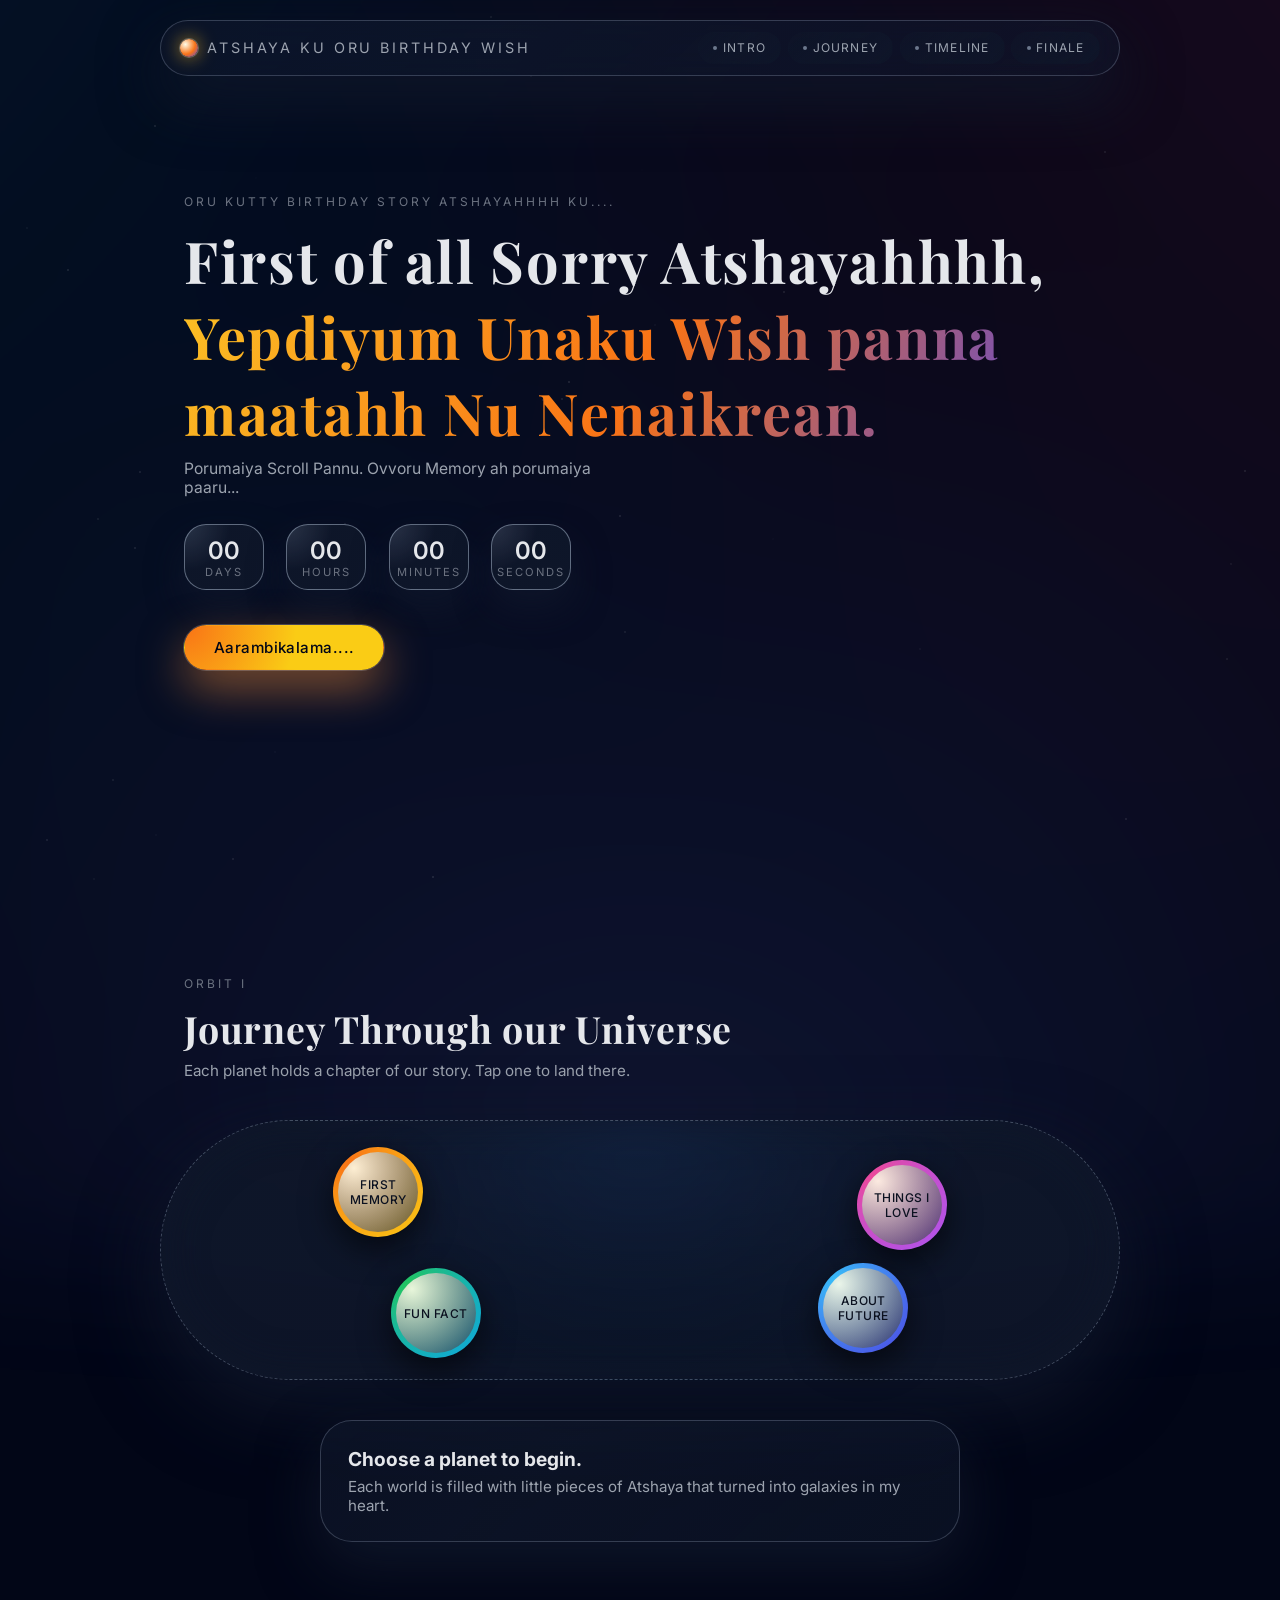
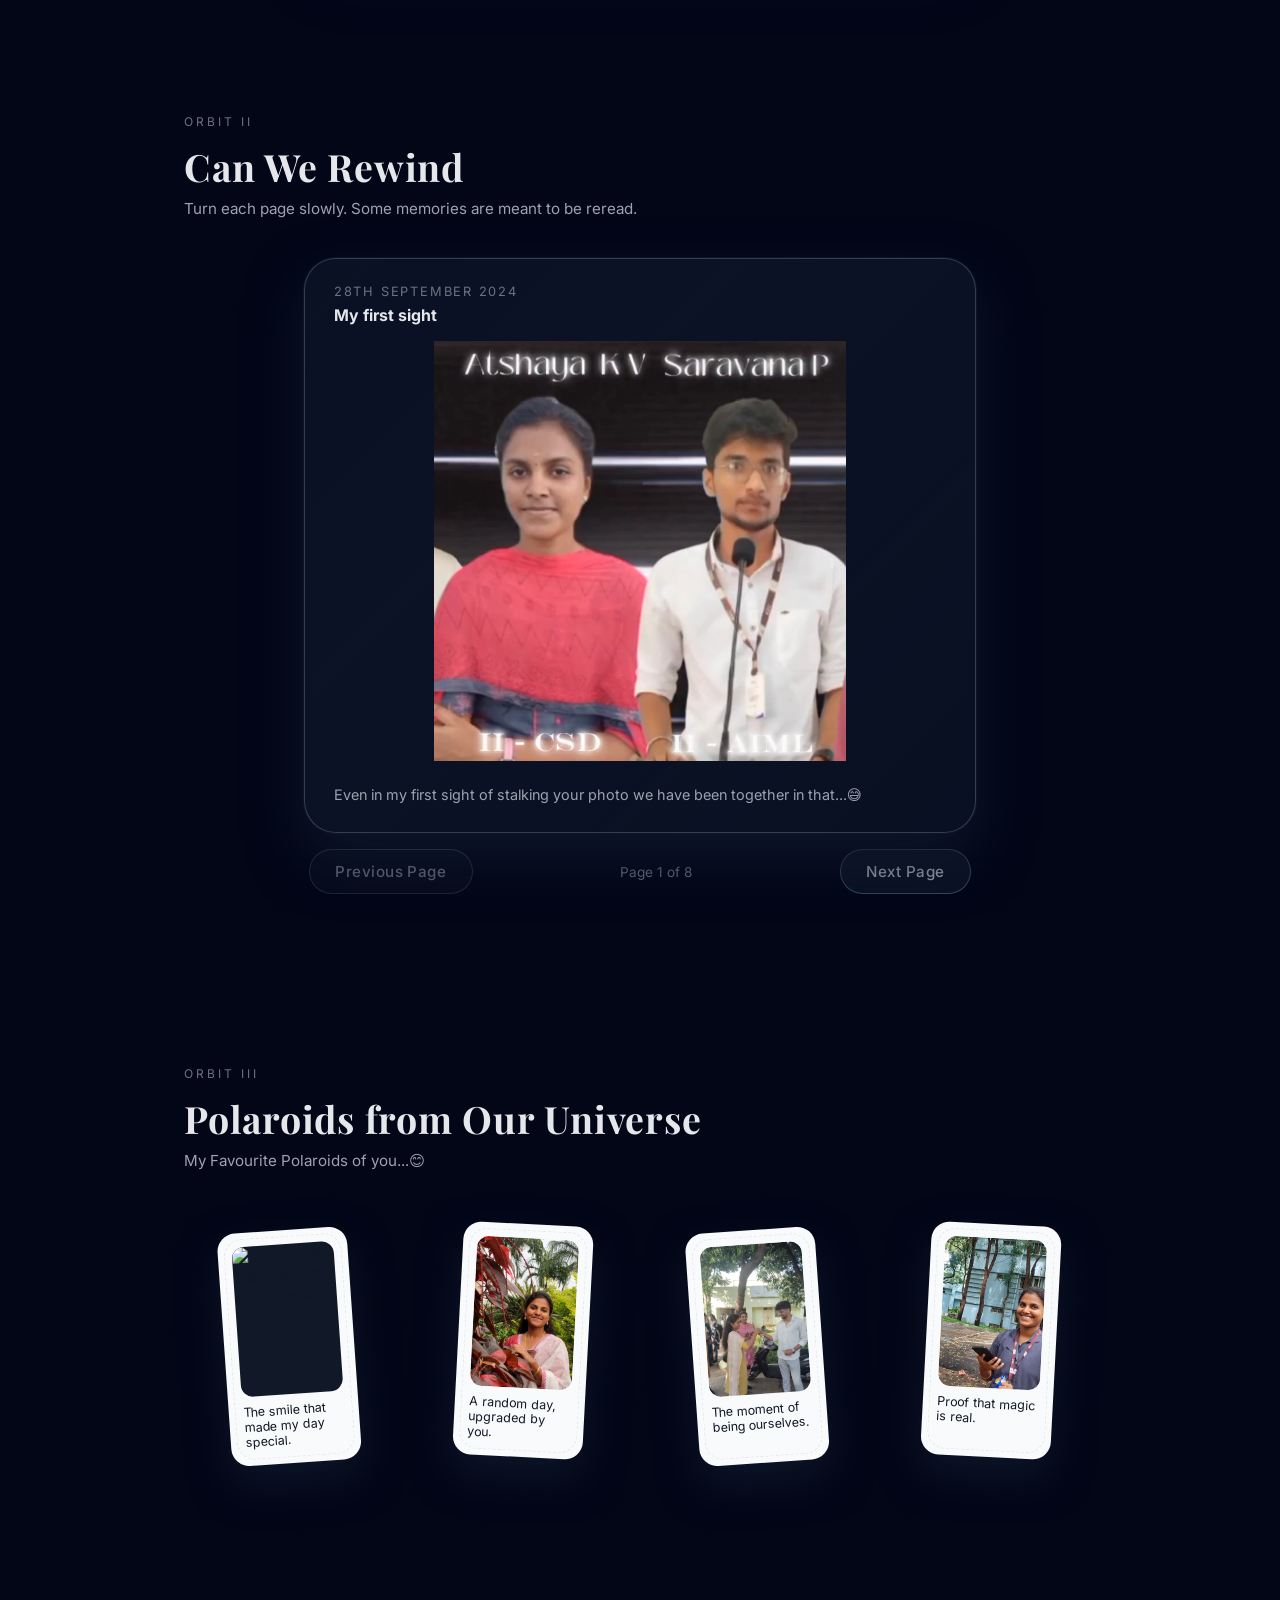
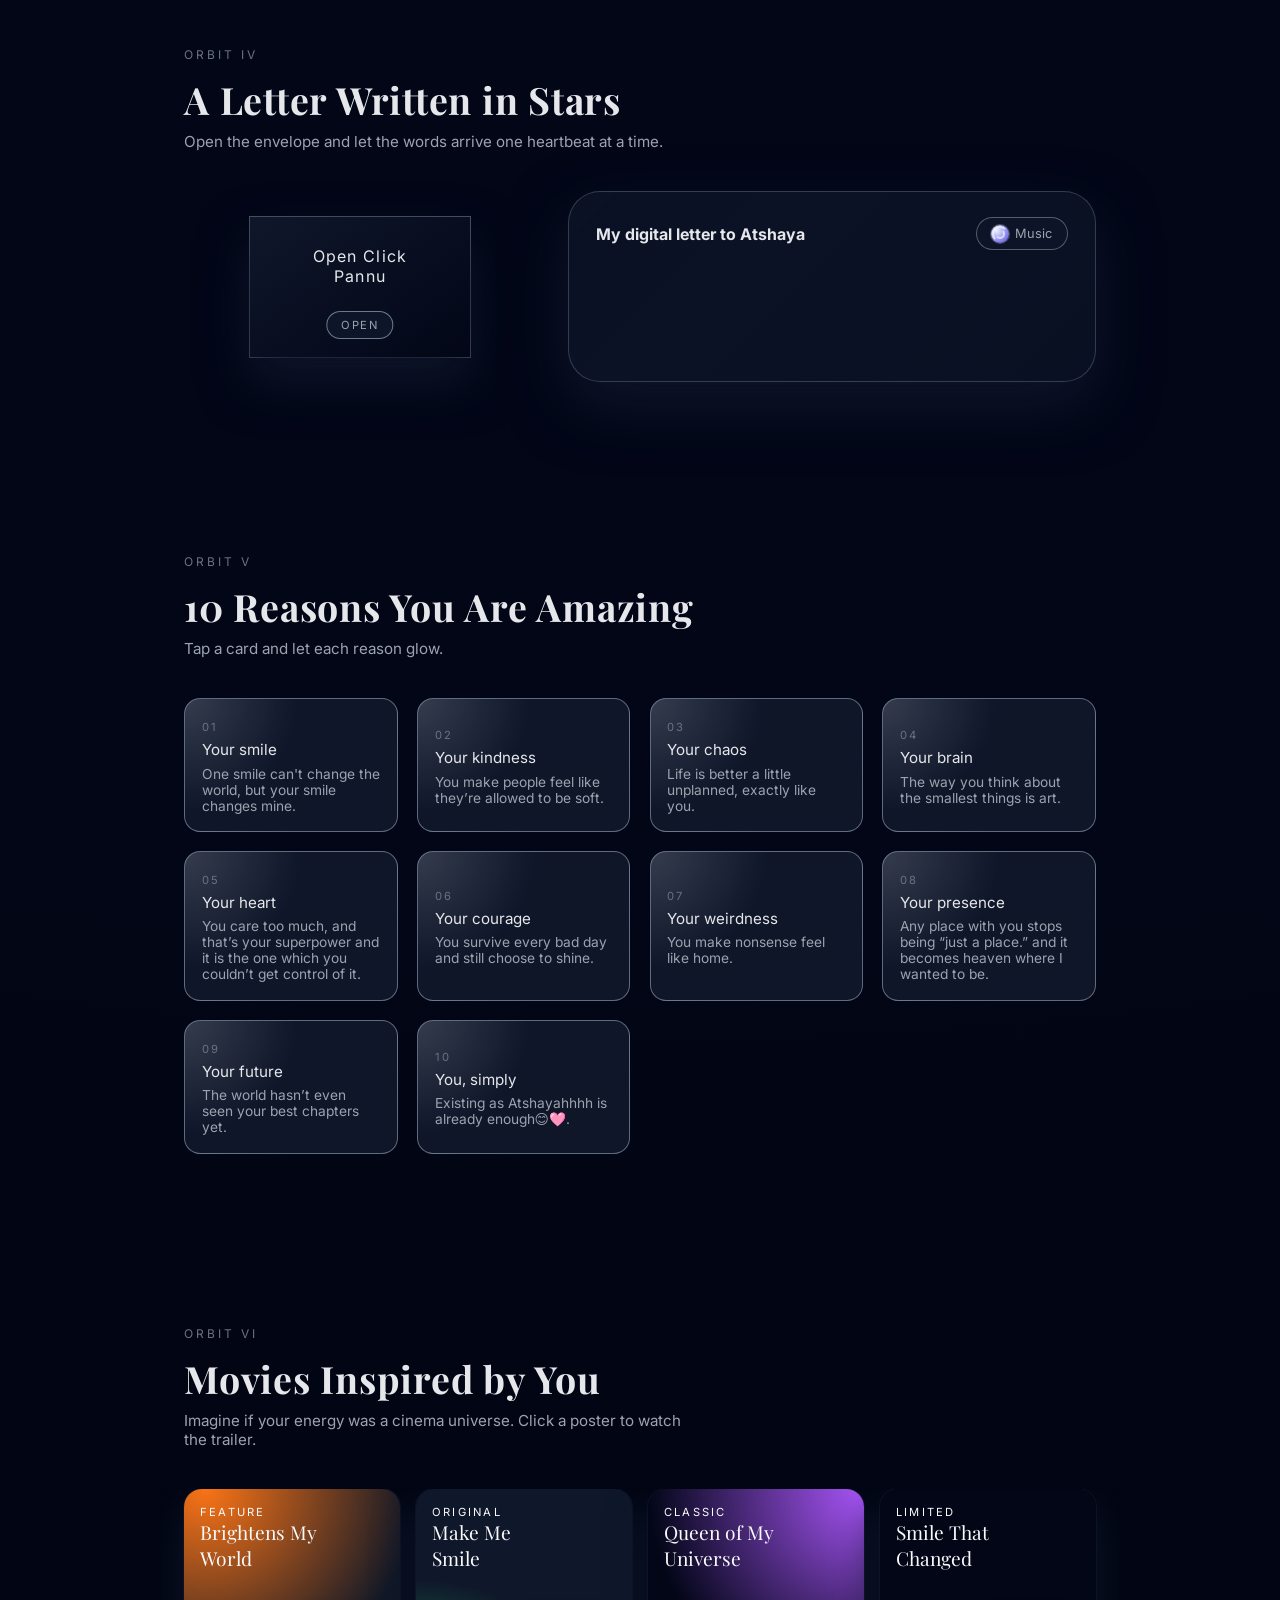
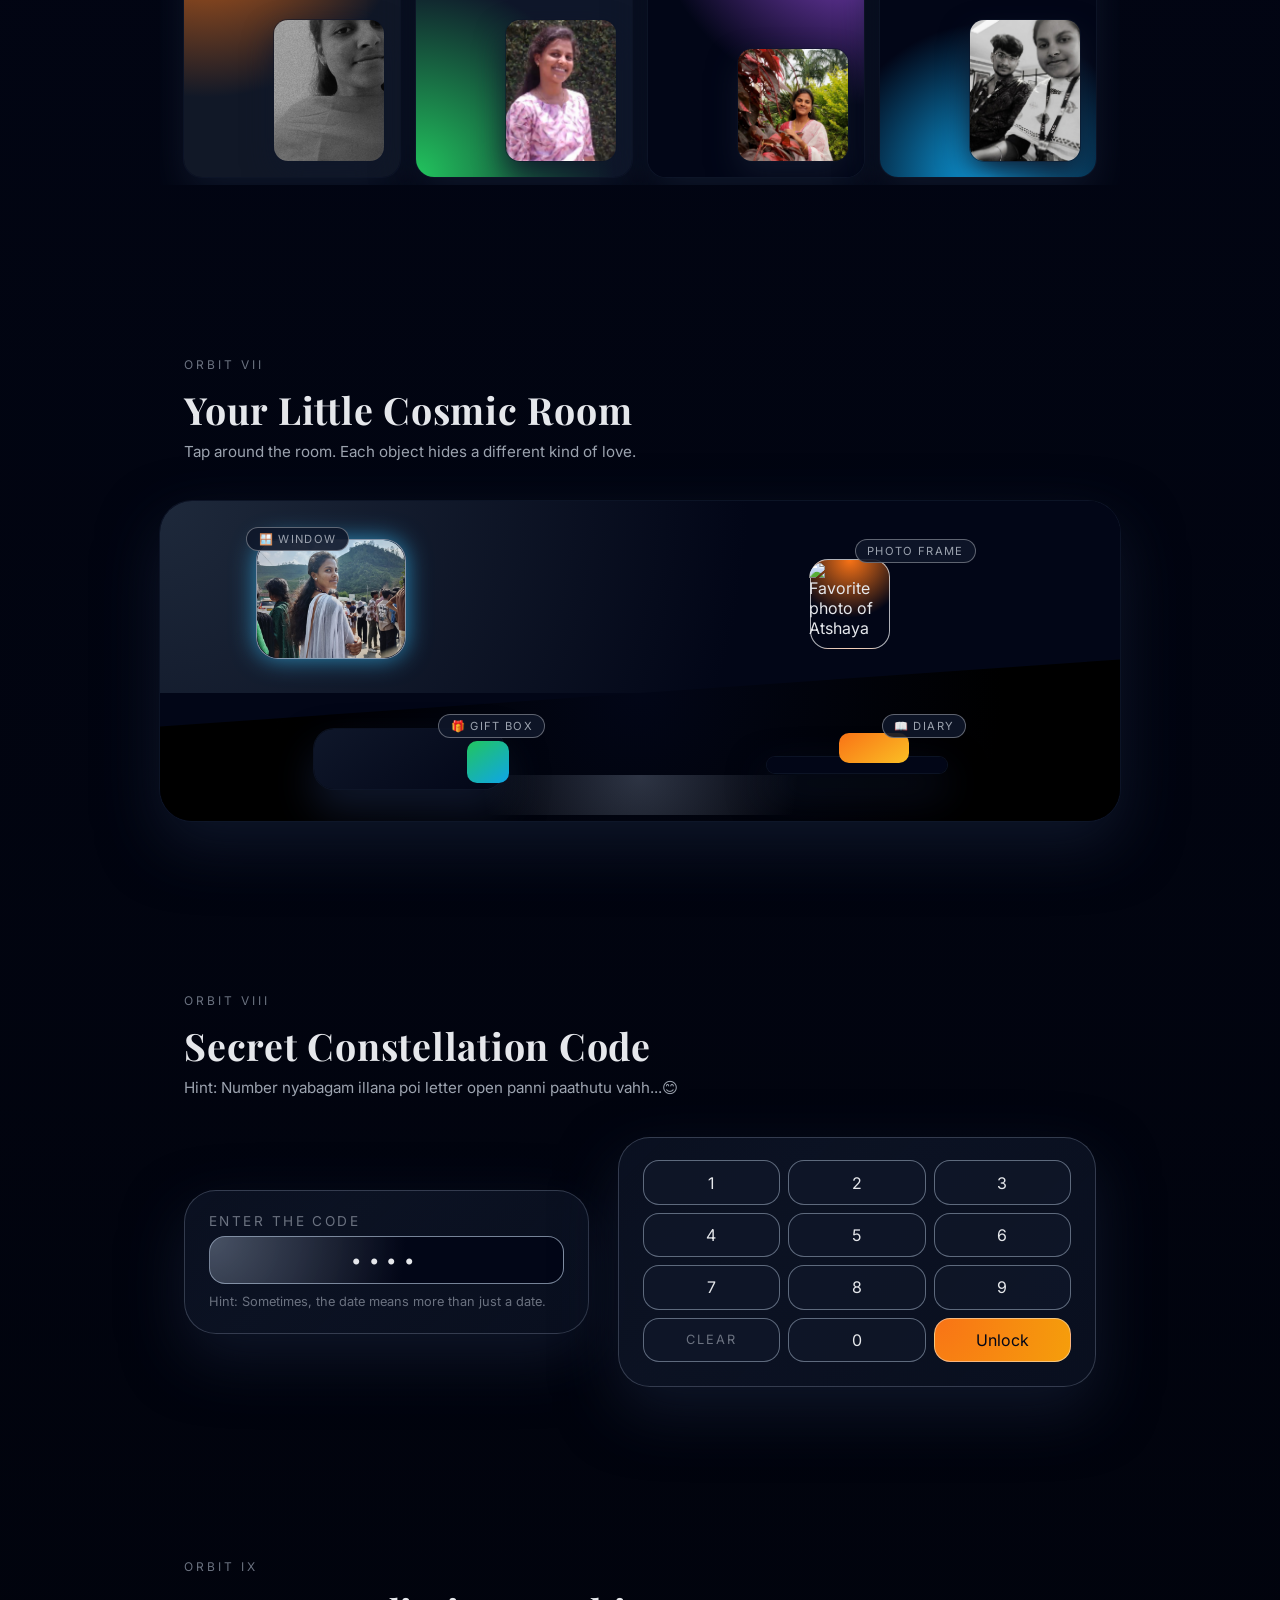
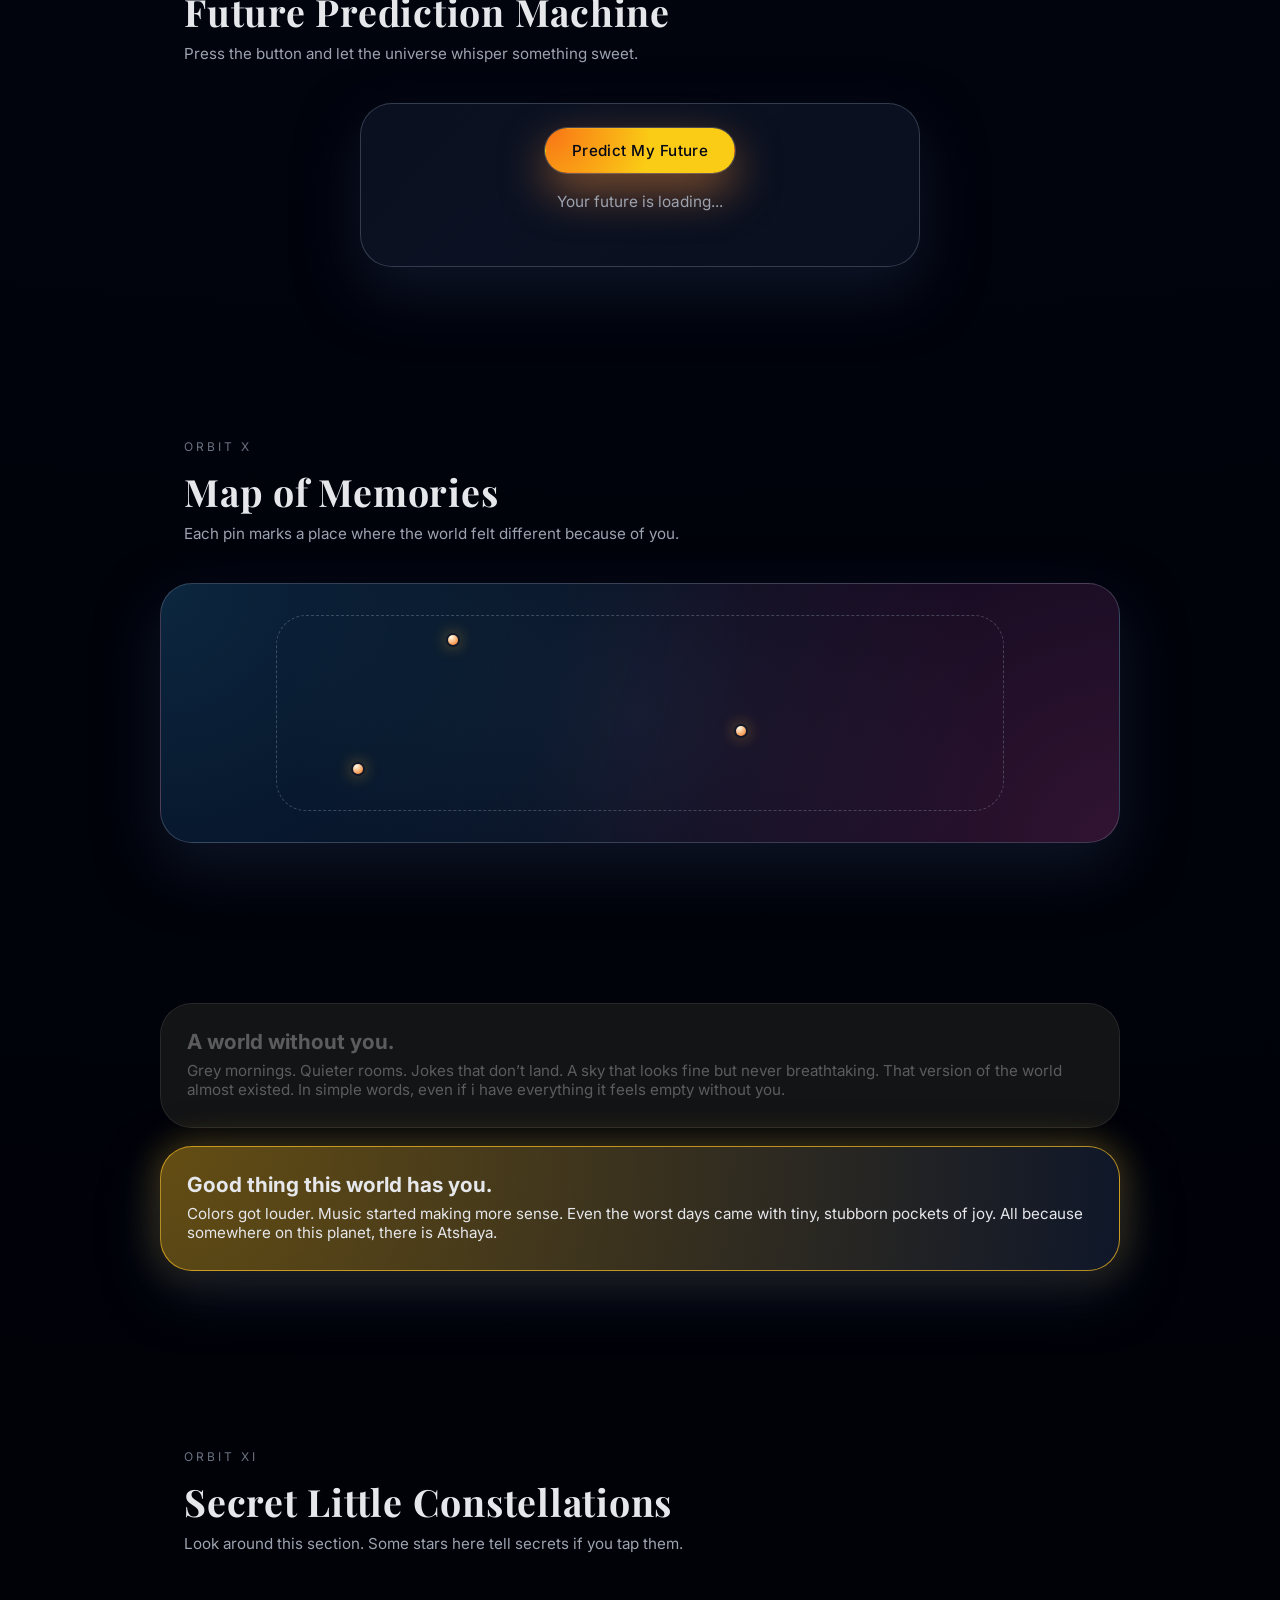
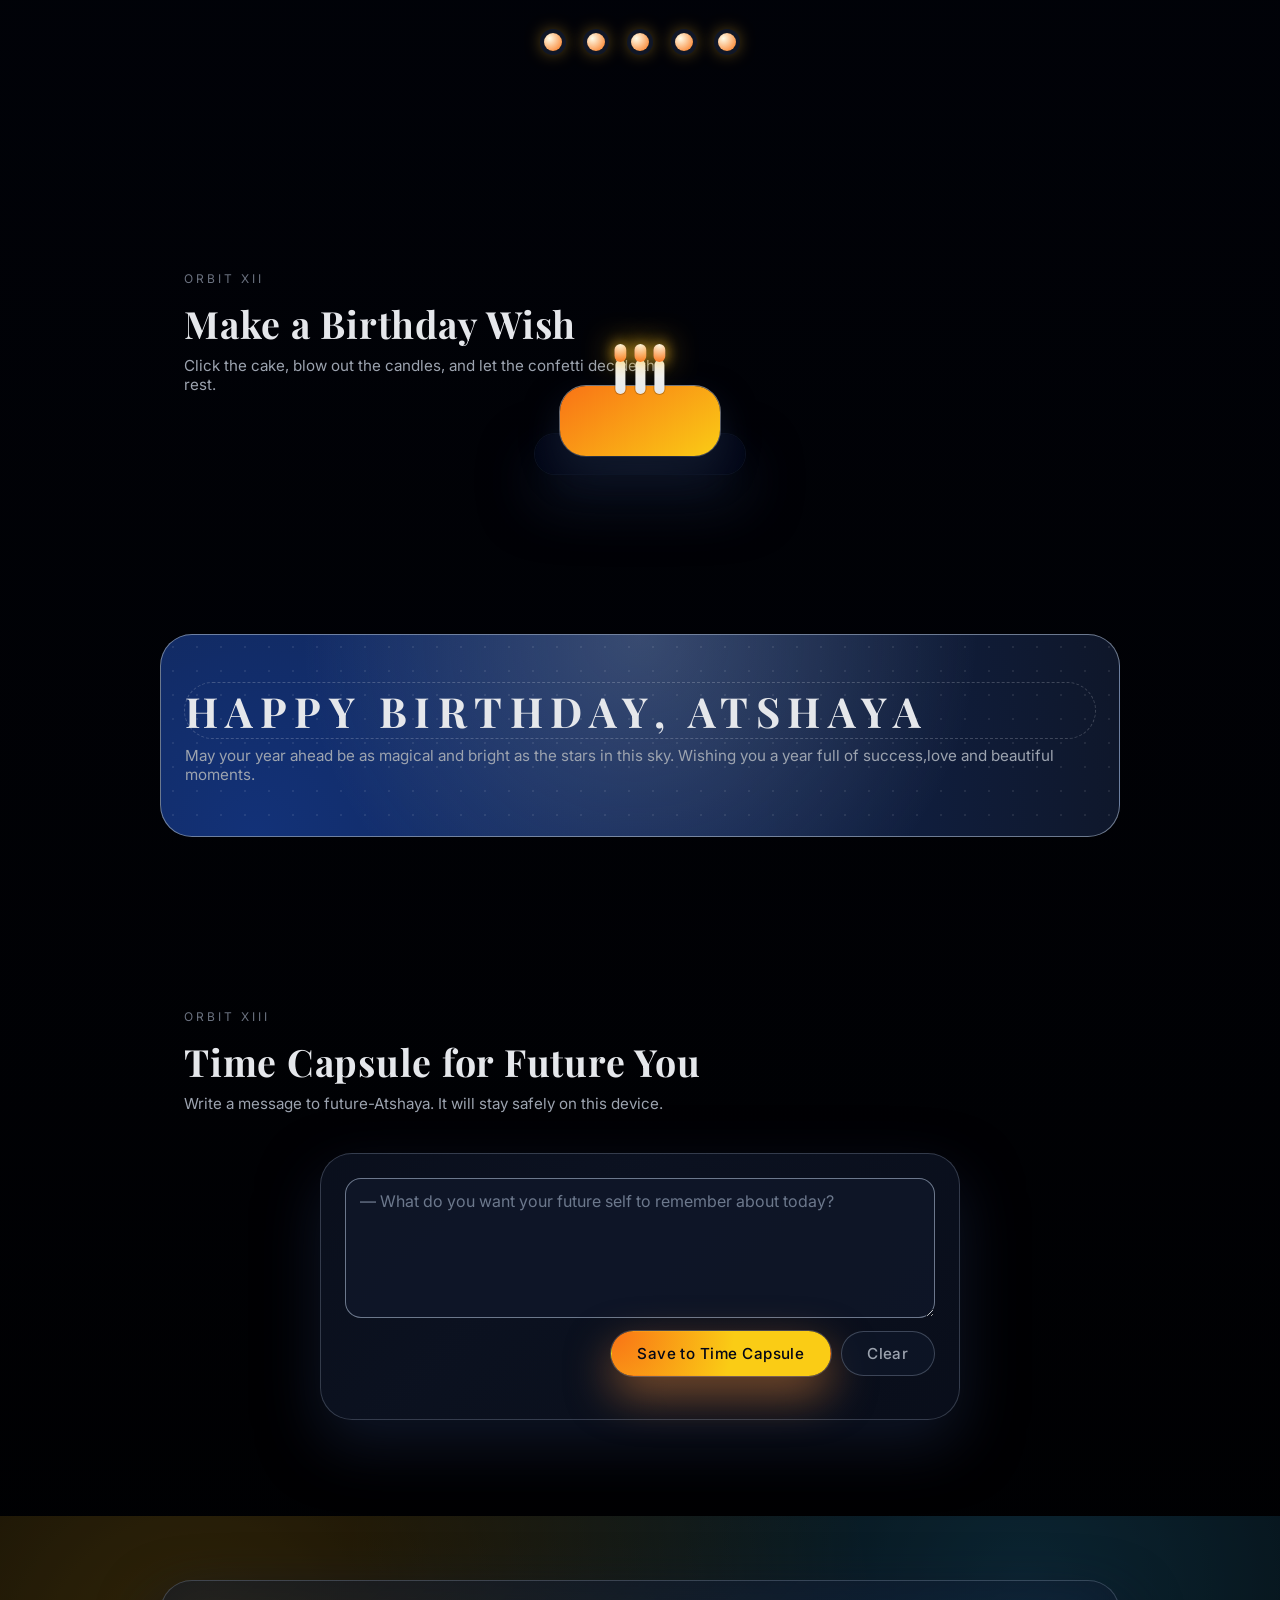
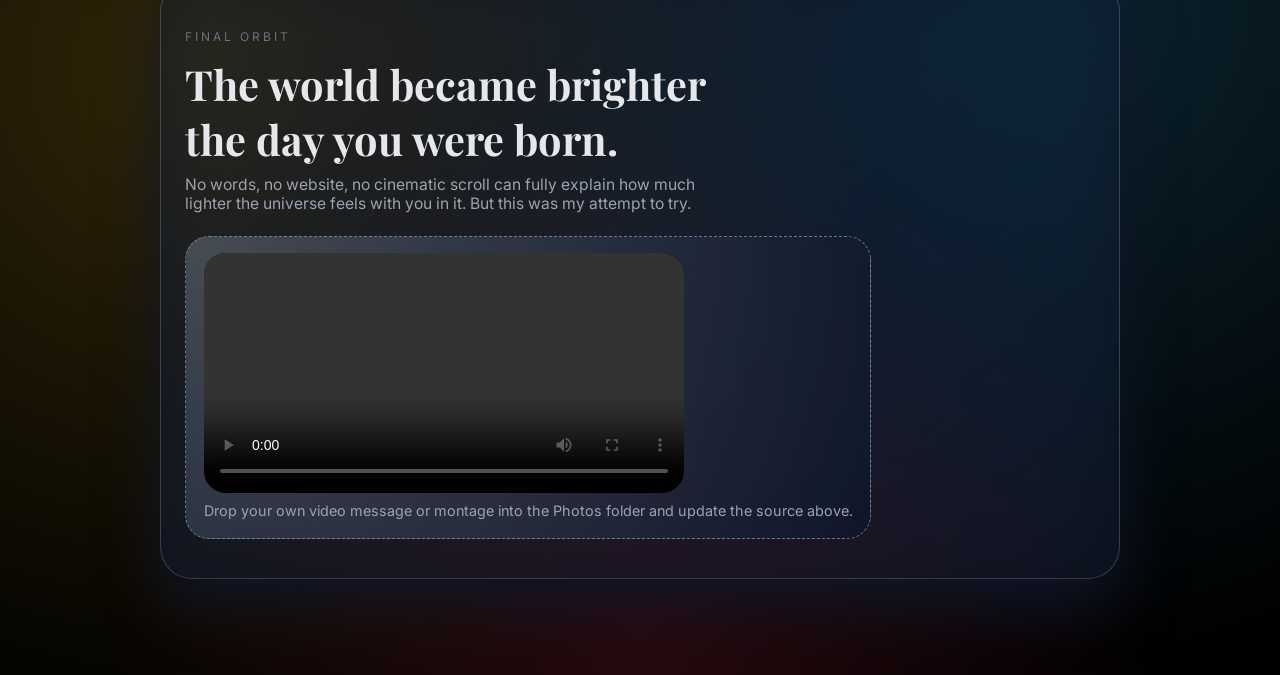
==== commit 87387c4b: "add bday animation" ====
--- a/index.html
+++ b/index.html
@@ -234,7 +234,7 @@
             <span class="reason-number">01</span>
             <span class="reason-title">Your smile</span>
             <span class="reason-message">
-              It turns ordinary rooms into constellations.
+              One smile can't change the world, but your smile changes mine.
             </span>
           </button>
           <button class="reason-card reveal" data-reason-index="2">
@@ -262,7 +262,7 @@
             <span class="reason-number">05</span>
             <span class="reason-title">Your heart</span>
             <span class="reason-message">
-              You care too much, and that&rsquo;s your superpower.
+              You care too much, and that&rsquo;s your superpower and it is the one which you couldn&rsquo;t get control of it.
             </span>
           </button>
           <button class="reason-card reveal" data-reason-index="6">
@@ -283,7 +283,7 @@
             <span class="reason-number">08</span>
             <span class="reason-title">Your presence</span>
             <span class="reason-message">
-              Any place with you stops being &ldquo;just a place.&rdquo;
+              Any place with you stops being &ldquo;just a place.&rdquo; and it becomes heaven where I wanted to be.
             </span>
           </button>
           <button class="reason-card reveal" data-reason-index="9">
@@ -297,7 +297,7 @@
             <span class="reason-number">10</span>
             <span class="reason-title">You, simply</span>
             <span class="reason-message">
-              Existing as Atshaya is already enough.
+              Existing as Atshayahhhh is already enough😊🩷.
             </span>
           </button>
         </div>
@@ -309,23 +309,23 @@
           <p class="eyebrow reveal">Orbit VI</p>
           <h2 class="section-title reveal">Movies Inspired by You</h2>
           <p class="section-subtitle reveal">
-            Imagine if your energy was a cinema universe.
+            Imagine if your energy was a cinema universe. Click a poster to watch the trailer.
           </p>
         </div>
 
         <div class="movie-row reveal">
           <article
             class="movie-poster"
-            data-movie-title="The Girl Who Brightens My World"
-            data-movie-message="[YOUR_MESSAGE] &mdash; Write how Atshaya turns your worst days into soft ones."
-            data-movie-image="Photos/1770567693435.png"
+            data-movie-title="You are the Girl Who Brighten My World always"
+            data-movie-message="Before you, my world was just fine &mdash; ordinary skies, ordinary days. Then you showed up and turned everything golden. You don&rsquo;t just brighten a room when you walk in, you brighten my entire world just by existing in it. Every single day, without even knowing it."
+            data-movie-image="Photos/IMG-20250917-WA0004.jpg"
           >
             <div class="movie-art movie-art--one">
               <span class="movie-tag">Feature</span>
               <span class="movie-title-short">Brightens My World</span>
               <!-- Replace with any image inside /Photos -->
               <img
-                src="Photos/1770567693435.png"
+                src="Photos/IMG-20250917-WA0004.jpg"
                 alt="The Girl Who Brightens My World poster"
                 loading="lazy"
                 class="movie-art-image"
@@ -336,15 +336,15 @@
           <article
             class="movie-poster"
             data-movie-title="Mission: Make Me Smile"
-            data-movie-message="[YOUR_MESSAGE] &mdash; Describe the small things she does that feel like missions completed."
-            data-movie-image="Photos/1770567693435.png"
+            data-movie-message="Every time you laugh at something silly, every random thing, every unexpected message that says nothing important but means everything &mdash; mission accomplished. You don&rsquo;t even try, and somehow you make my whole day better."
+            data-movie-image="Photos/Screenshot_20250511_231120.jpg"
           >
             <div class="movie-art movie-art--two">
               <span class="movie-tag">Original</span>
               <span class="movie-title-short">Make Me Smile</span>
               <!-- Replace with any image inside /Photos -->
               <img
-                src="Photos/1770567693435.png"
+                src="Photos/Screenshot_20250511_231120.jpg"
                 alt="Mission: Make Me Smile poster"
                 loading="lazy"
                 class="movie-art-image"
@@ -355,15 +355,15 @@
           <article
             class="movie-poster"
             data-movie-title="Queen of My Universe"
-            data-movie-message="[YOUR_MESSAGE] &mdash; Tell her how she became the main character of your galaxy."
-            data-movie-image="Photos/1770567693435.png"
+            data-movie-message="You didn&rsquo;t ask for the throne, but you got it anyway. Every thought orbits around you, every plan somehow includes you, and every good memory has your name written all over it. You are the main character of my universe, and honestly, no one else even comes close. Noone can replace the queen of my universe."
+            data-movie-image="Photos/atshaya.png"
           >
             <div class="movie-art movie-art--three">
               <span class="movie-tag">Classic</span>
               <span class="movie-title-short">Queen of My Universe</span>
               <!-- Replace with any image inside /Photos -->
               <img
-                src="Photos/1770567693435.png"
+                src="Photos/atshaya.png"
                 alt="Queen of My Universe poster"
                 loading="lazy"
                 class="movie-art-image"
@@ -374,15 +374,15 @@
           <article
             class="movie-poster"
             data-movie-title="The Smile That Changed Everything"
-            data-movie-message="[YOUR_MESSAGE] &mdash; Share the exact moment her smile rewrote your story."
-            data-movie-image="Photos/1770567693435.png"
+            data-movie-message="There was a moment &mdash; maybe you don&rsquo;t even remember it &mdash; when you smiled and something inside me just shifted. Like the whole world went from black-and-white to colour. That one smile rewrote my entire story, and I&rsquo;ve been living in that chapter ever since."
+            data-movie-image="Photos/bw.png"
           >
             <div class="movie-art movie-art--four">
               <span class="movie-tag">Limited</span>
               <span class="movie-title-short">Smile That Changed</span>
               <!-- Replace with any image inside /Photos -->
               <img
-                src="Photos/1770567693435.png"
+                src="Photos/bw.png"
                 alt="The Smile That Changed Everything poster"
                 loading="lazy"
                 class="movie-art-image"
@@ -405,7 +405,14 @@
         <div class="room-scene reveal">
           <div class="room-wall"></div>
           <div class="room-floor"></div>
-          <div class="room-window"></div>
+          <div class="room-window">
+            <img
+              class="room-window-photo"
+              src="Photos/IMG-20250401-WA0002(1).jpg"
+              alt="View through the window"
+              loading="lazy"
+            />
+          </div>
           <div class="room-bed"></div>
           <div class="room-desk"></div>
           <div class="room-rug"></div>
@@ -413,7 +420,7 @@
           <!-- Replace with any image inside /Photos -->
           <img
             class="room-frame-photo"
-            src="Photos/1770567693435.png"
+            src="Photos/IMG20260125082758.jpg"
             alt="Favorite photo of Atshaya"
             loading="lazy"
           />
@@ -430,19 +437,19 @@
             class="room-hotspot hotspot-diary"
             data-room-action="open-letter"
           >
-            Diary
+            📖 Diary
           </button>
           <button
             class="room-hotspot hotspot-gift"
             data-room-action="open-surprise"
           >
-            Gift Box
+            🎁 Gift Box
           </button>
           <button
             class="room-hotspot hotspot-window"
             data-room-action="open-future"
           >
-            Window
+            🪟 Window
           </button>
         </div>
       </section>
@@ -453,8 +460,7 @@
           <p class="eyebrow reveal">Orbit VIII</p>
           <h2 class="section-title reveal">Secret Constellation Code</h2>
           <p class="section-subtitle reveal">
-            Somewhere in this universe, a number is hiding. Find it and unlock
-            a secret message.
+            Hint: Number nyabagam illana poi letter open panni paathutu vahh...😊 
           </p>
         </div>
 
@@ -533,6 +539,7 @@
             Grey mornings. Quieter rooms. Jokes that don&rsquo;t land. A sky
             that looks fine but never breathtaking. That version of the world
             almost existed.
+            In simple words, even if i have everything it feels empty without you.
           </p>
         </div>
 
@@ -602,8 +609,7 @@
           <div class="night-stars"></div>
           <h2 class="night-message">Happy Birthday, Atshaya</h2>
           <p class="night-subtitle">
-            The stars have been trying to spell this out since the day you were
-            born.
+            May your year ahead be as magical and bright as the stars in this sky. Wishing you a year full of success,love and beautiful moments.
           </p>
         </div>
       </section>
@@ -623,7 +629,7 @@
           <textarea
             id="capsuleMessage"
             rows="5"
-            placeholder="[YOUR_MESSAGE] &mdash; What do you want your future self to remember about today?"
+            placeholder="&mdash; What do you want your future self to remember about today?"
           ></textarea>
           <div class="capsule-actions">
             <button id="saveCapsule" class="btn primary-btn">
@@ -682,6 +688,32 @@
     <!-- Toast for easter eggs -->
     <div id="toast" class="toast" aria-live="polite"></div>
 
+    <!-- Cinematic cake overlay -->
+    <div id="cakeOverlay" class="cake-overlay" aria-hidden="true">
+      <div class="cake-overlay__shards" id="shardLayer"></div>
+      <div class="cake-overlay__scene" id="cakeScene">
+        <div class="cake3d">
+          <div class="cake3d__tier cake3d__tier--bottom"></div>
+          <div class="cake3d__tier cake3d__tier--top"></div>
+          <div class="cake3d__knife" id="cakeKnife"></div>
+          <div class="cake3d__slice" id="cakeSlice"></div>
+          <div class="cake3d__candles">
+            <span class="cake3d__flame"></span>
+            <span class="cake3d__flame"></span>
+            <span class="cake3d__flame"></span>
+          </div>
+        </div>
+      </div>
+      <div class="cake-overlay__message" id="cakeMessage">
+        <h2 class="cake-overlay__title">Happy Birthday Atshaya</h2>
+        <p class="cake-overlay__subtitle">You make the world a better, brighter, more beautiful place just by being in it. Here's to another year of you being absolutely amazing.</p>
+        <button class="btn primary-btn cake-overlay__close" id="closeCakeOverlay">Continue the Journey</button>
+      </div>
+      <audio id="cakeBirthdayAudio" preload="auto">
+        <source src="Photos/videoplayback.mp3" type="audio/mpeg" />
+      </audio>
+    </div>
+
     <script src="script.js" defer></script>
   </body>
   </html>
--- a/styles.css
+++ b/styles.css
@@ -1232,6 +1232,7 @@
   cursor: pointer;
   position: relative;
   min-height: 230px;
+  aspect-ratio: 3 / 4;
   box-shadow:
     0 18px 40px rgba(15, 23, 42, 0.95),
     0 0 0 1px rgba(15, 23, 42, 0.8);
@@ -1256,6 +1257,7 @@
   align-self: flex-end;
   width: 60%;
   max-width: 140px;
+  max-height: 55%;
   border-radius: 14px;
   object-fit: cover;
   margin-top: auto;
@@ -1359,6 +1361,15 @@
   border: 1px solid rgba(148, 163, 184, 0.9);
   background: radial-gradient(circle at 50% 0, #0ea5e9, #020617 55%);
   box-shadow: 0 0 25px rgba(56, 189, 248, 0.7);
+  overflow: hidden;
+}
+
+.room-window-photo {
+  width: 100%;
+  height: 100%;
+  object-fit: cover;
+  border-radius: 22px;
+  opacity: 0.85;
 }
 
 .room-bed {
@@ -2110,6 +2121,8 @@
   position: relative;
   max-width: 520px;
   width: calc(100% - 2.5rem);
+  max-height: 90vh;
+  overflow-y: auto;
   padding: 1.7rem 1.6rem 1.6rem;
   transform: translateY(14px);
   transition:
@@ -2157,11 +2170,11 @@
 
 .modal-body img.modal-image {
   width: 100%;
-  height: auto;
+  max-height: 50vh;
   border-radius: 18px;
   display: block;
   margin: 0 0 0.9rem;
-  object-fit: cover;
+  object-fit: contain;
 }
 
 .finale-video {
@@ -2328,4 +2341,279 @@
   max-height: 420px;
   object-fit: contain;   /* show full video */
   border-radius: 14px;
+}
+
+/* ========================================================================= */
+/* Cinematic Cake Overlay                                                     */
+/* ========================================================================= */
+
+.cake-overlay {
+  position: fixed;
+  inset: 0;
+  z-index: 9999;
+  pointer-events: none;
+  opacity: 0;
+  visibility: hidden;
+  background: #000;
+  transition: opacity 0.4s ease;
+}
+
+.cake-overlay--active {
+  pointer-events: auto;
+  opacity: 1;
+  visibility: visible;
+}
+
+/* --- Screen shards -------------------------------------------------------- */
+
+.cake-overlay__shards {
+  position: absolute;
+  inset: 0;
+  z-index: 1;
+  perspective: 900px;
+}
+
+.shard {
+  position: absolute;
+  background: linear-gradient(135deg, rgba(248,250,252,0.12), rgba(15,23,42,0.85));
+  border: 1px solid rgba(248,250,252,0.15);
+  backface-visibility: hidden;
+  will-change: transform, opacity;
+  clip-path: polygon(var(--clip));
+}
+
+.shard--animate {
+  animation: shard-fly var(--dur, 1.2s) var(--delay, 0s) cubic-bezier(.36,.07,.19,.97) forwards;
+}
+
+@keyframes shard-fly {
+  0%   { transform: translate3d(0, 0, 0) rotateX(0) rotateY(0); opacity: 1; }
+  100% { transform: translate3d(var(--tx), var(--ty), var(--tz)) rotateX(var(--rx)) rotateY(var(--ry)); opacity: 0; }
+}
+
+/* --- 3D Cake scene -------------------------------------------------------- */
+
+.cake-overlay__scene {
+  position: absolute;
+  inset: 0;
+  z-index: 2;
+  display: flex;
+  align-items: center;
+  justify-content: center;
+  opacity: 0;
+  transform: scale(0.6);
+  transition: opacity 0.6s ease, transform 0.8s cubic-bezier(.34,1.56,.64,1);
+}
+
+.cake-overlay__scene--visible {
+  opacity: 1;
+  transform: scale(1);
+}
+
+.cake3d {
+  position: relative;
+  width: 220px;
+  height: 200px;
+}
+
+.cake3d__tier {
+  position: absolute;
+  left: 50%;
+  border-radius: 24px;
+  transform: translateX(-50%);
+}
+
+.cake3d__tier--bottom {
+  bottom: 0;
+  width: 200px;
+  height: 90px;
+  background: linear-gradient(160deg, #f472b6, #ec4899, #db2777);
+  box-shadow: 0 20px 50px rgba(236,72,153,0.5), 0 0 0 1px rgba(251,191,36,0.3);
+}
+
+.cake3d__tier--top {
+  bottom: 80px;
+  width: 140px;
+  height: 70px;
+  background: linear-gradient(160deg, #fbbf24, #f97316);
+  box-shadow: 0 12px 30px rgba(249,115,22,0.5), 0 0 0 1px rgba(251,191,36,0.3);
+}
+
+.cake3d__candles {
+  position: absolute;
+  bottom: 145px;
+  left: 50%;
+  transform: translateX(-50%);
+  display: flex;
+  gap: 18px;
+}
+
+.cake3d__flame {
+  display: block;
+  width: 8px;
+  height: 40px;
+  background: linear-gradient(180deg, #f9fafb, #e5e7eb);
+  border-radius: 999px;
+  position: relative;
+}
+
+.cake3d__flame::before {
+  content: "";
+  position: absolute;
+  top: -14px;
+  left: 50%;
+  width: 12px;
+  height: 18px;
+  transform: translateX(-50%);
+  border-radius: 999px;
+  background: radial-gradient(circle at 50% 0, #fefce8, #f97316);
+  box-shadow: 0 0 14px rgba(251,191,36,0.9), 0 0 30px rgba(251,191,36,0.6);
+  animation: flame-flicker 1s ease-in-out infinite alternate;
+}
+
+.cake3d__knife {
+  position: absolute;
+  right: -40px;
+  top: 30px;
+  width: 6px;
+  height: 100px;
+  background: linear-gradient(180deg, #a1a1aa, #f4f4f5, #a1a1aa);
+  border-radius: 3px;
+  transform: rotate(-30deg) translateY(-40px);
+  opacity: 0;
+  box-shadow: 0 0 8px rgba(244,244,245,0.4);
+}
+
+.cake3d__knife::after {
+  content: "";
+  position: absolute;
+  bottom: -20px;
+  left: 50%;
+  transform: translateX(-50%);
+  width: 14px;
+  height: 35px;
+  border-radius: 6px;
+  background: linear-gradient(145deg, #78350f, #92400e);
+}
+
+.cake3d__knife--cutting {
+  animation: knife-cut 1.8s cubic-bezier(.4,0,.2,1) forwards;
+}
+
+@keyframes knife-cut {
+  0%   { opacity: 0; transform: rotate(-30deg) translate(20px, -60px); }
+  20%  { opacity: 1; transform: rotate(-10deg) translate(0, -20px); }
+  50%  { transform: rotate(0deg) translate(0, 30px); }
+  70%  { transform: rotate(0deg) translate(0, 30px); }
+  100% { transform: rotate(5deg) translate(10px, 30px); opacity: 1; }
+}
+
+.cake3d__slice {
+  position: absolute;
+  bottom: 0;
+  right: -10px;
+  width: 60px;
+  height: 85px;
+  background: linear-gradient(160deg, #fda4af, #ec4899);
+  border-radius: 8px 24px 8px 8px;
+  opacity: 0;
+  transform-origin: bottom left;
+  box-shadow: 0 8px 20px rgba(236,72,153,0.4);
+}
+
+.cake3d__slice::before {
+  content: "";
+  position: absolute;
+  inset: 4px;
+  background: linear-gradient(160deg, #fce7f3, #fbcfe8);
+  border-radius: 6px 20px 6px 6px;
+}
+
+.cake3d__slice--out {
+  animation: slice-out 1.2s 0.5s cubic-bezier(.34,1.56,.64,1) forwards;
+}
+
+@keyframes slice-out {
+  0%   { opacity: 0; transform: rotate(0deg) translate(0, 0); }
+  40%  { opacity: 1; transform: rotate(-8deg) translate(20px, -10px); }
+  100% { opacity: 1; transform: rotate(-15deg) translate(50px, 10px); }
+}
+
+/* --- Message reveal ------------------------------------------------------- */
+
+.cake-overlay__message {
+  position: absolute;
+  inset: 0;
+  z-index: 3;
+  display: flex;
+  flex-direction: column;
+  align-items: center;
+  justify-content: center;
+  text-align: center;
+  padding: 2rem;
+  opacity: 0;
+  visibility: hidden;
+  transform: scale(0.9);
+  transition: opacity 0.8s ease, transform 1s cubic-bezier(.34,1.56,.64,1), visibility 0s 0.8s;
+}
+
+.cake-overlay__message--visible {
+  opacity: 1;
+  visibility: visible;
+  transform: scale(1);
+  transition: opacity 1s ease, transform 1.2s cubic-bezier(.34,1.56,.64,1), visibility 0s 0s;
+}
+
+.cake-overlay__title {
+  font-family: "Playfair Display", system-ui, serif;
+  font-size: clamp(2rem, 6vw, 4rem);
+  font-weight: 600;
+  color: #f9fafb;
+  margin: 0 0 1rem;
+  text-shadow:
+    0 0 40px rgba(251,191,36,0.6),
+    0 0 80px rgba(249,115,22,0.4),
+    0 0 120px rgba(236,72,153,0.3);
+  animation: title-glow 3s ease-in-out infinite alternate;
+}
+
+@keyframes title-glow {
+  0%   { text-shadow: 0 0 40px rgba(251,191,36,0.6), 0 0 80px rgba(249,115,22,0.4), 0 0 120px rgba(236,72,153,0.3); }
+  100% { text-shadow: 0 0 60px rgba(251,191,36,0.9), 0 0 120px rgba(249,115,22,0.6), 0 0 180px rgba(236,72,153,0.5); }
+}
+
+.cake-overlay__subtitle {
+  font-size: clamp(0.9rem, 2vw, 1.15rem);
+  color: rgba(248,250,252,0.75);
+  max-width: 480px;
+  line-height: 1.7;
+  margin: 0 0 2rem;
+  animation: fade-up-in 1.2s 0.3s ease both;
+}
+
+@keyframes fade-up-in {
+  0%   { opacity: 0; transform: translateY(20px); }
+  100% { opacity: 1; transform: translateY(0); }
+}
+
+.cake-overlay__close {
+  animation: fade-up-in 1.2s 0.8s ease both;
+}
+
+/* --- Celebration particles in overlay ------------------------------------- */
+
+.cake-sparkle {
+  position: fixed;
+  width: 6px;
+  height: 6px;
+  border-radius: 50%;
+  pointer-events: none;
+  z-index: 10000;
+  animation: sparkle-rise var(--dur, 3s) linear forwards;
+}
+
+@keyframes sparkle-rise {
+  0%   { opacity: 1; transform: translate3d(0, 0, 0) scale(1); }
+  50%  { opacity: 0.8; }
+  100% { opacity: 0; transform: translate3d(var(--dx, 30px), var(--dy, -200px), 0) scale(0); }
 }
